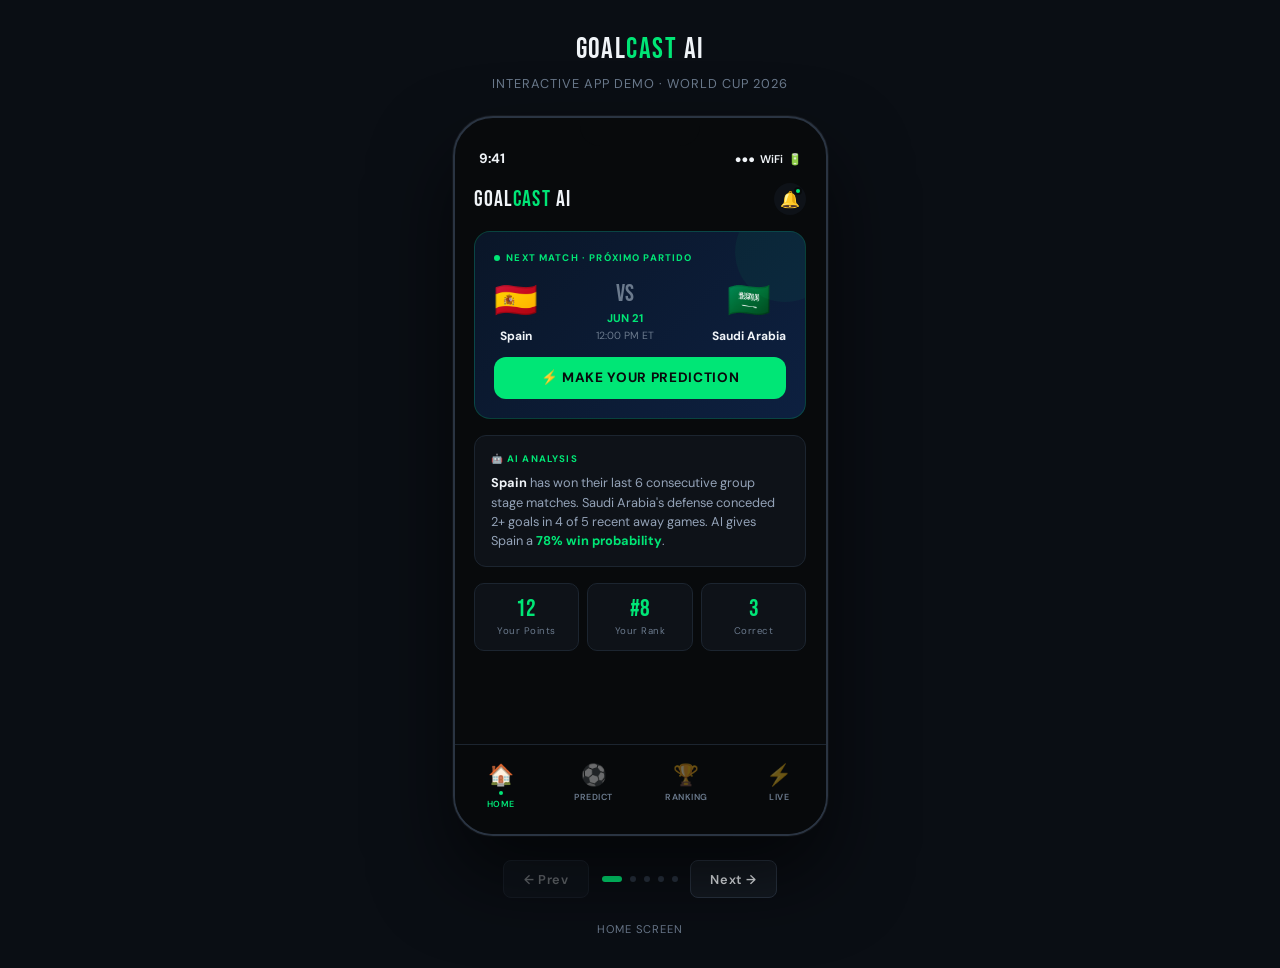
==== landing/demo.html @ 7652d39a "Update vercel.json to enable clean URLs" ====
<!DOCTYPE html>
<html lang="en">
<head>
<meta charset="UTF-8">
<meta name="viewport" content="width=device-width, initial-scale=1.0">
<title>GoalCast AI — App Demo</title>
<link rel="preconnect" href="https://fonts.googleapis.com">
<link href="https://fonts.googleapis.com/css2?family=Bebas+Neue&family=DM+Sans:ital,wght@0,300;0,400;0,500;0,700;1,300&display=swap" rel="stylesheet">
<style>
  :root {
    --black: #080a0c;
    --surface: #0e1218;
    --card: #141a22;
    --border: #1c2530;
    --green: #00e676;
    --gold: #ffd600;
    --white: #f0f4f8;
    --muted: #6b7a8d;
    --red: #ff4444;
  }

  * { margin: 0; padding: 0; box-sizing: border-box; }

  body {
    background: #0a0e14;
    display: flex;
    flex-direction: column;
    align-items: center;
    justify-content: center;
    min-height: 100vh;
    font-family: 'DM Sans', sans-serif;
    padding: 2rem 1rem;
  }

  /* Desktop wrapper */
  .demo-wrapper {
    display: flex;
    flex-direction: column;
    align-items: center;
    gap: 1.5rem;
    width: 100%;
    max-width: 420px;
  }

  .demo-label {
    font-family: 'Bebas Neue', sans-serif;
    font-size: 1.8rem;
    color: var(--white);
    letter-spacing: 0.05em;
    text-align: center;
  }

  .demo-label span { color: var(--green); }

  .demo-sublabel {
    font-size: 0.8rem;
    color: var(--muted);
    text-align: center;
    letter-spacing: 0.08em;
    text-transform: uppercase;
    margin-top: -1rem;
  }

  /* Phone frame */
  .phone {
    width: 375px;
    height: 720px;
    background: var(--black);
    border-radius: 40px;
    border: 2px solid #2a3442;
    overflow: hidden;
    position: relative;
    box-shadow: 0 40px 80px rgba(0,0,0,0.6), 0 0 0 1px rgba(255,255,255,0.05);
  }

  /* Notch */
  .phone::before {
    content: '';
    position: absolute;
    top: 0;
    left: 50%;
    transform: translateX(-50%);
    width: 120px;
    height: 28px;
    background: #080a0c;
    border-radius: 0 0 20px 20px;
    z-index: 100;
  }

  /* Screens container */
  .screens {
    width: 100%;
    height: 100%;
    position: relative;
    overflow: hidden;
  }

  .screen {
    position: absolute;
    inset: 0;
    display: flex;
    flex-direction: column;
    opacity: 0;
    transform: translateX(100%);
    transition: all 0.4s cubic-bezier(0.4, 0, 0.2, 1);
    overflow-y: auto;
    overflow-x: hidden;
  }

  .screen.active {
    opacity: 1;
    transform: translateX(0);
  }

  .screen.exit {
    opacity: 0;
    transform: translateX(-100%);
  }

  /* Status bar */
  .status-bar {
    display: flex;
    justify-content: space-between;
    align-items: center;
    padding: 2rem 1.5rem 0.5rem;
    font-size: 0.7rem;
    font-weight: 600;
    color: var(--white);
    flex-shrink: 0;
  }

  .status-time { font-size: 0.85rem; font-weight: 700; }
  .status-icons { display: flex; gap: 0.3rem; align-items: center; }

  /* App header */
  .app-header {
    display: flex;
    align-items: center;
    justify-content: space-between;
    padding: 0.5rem 1.2rem 1rem;
    flex-shrink: 0;
  }

  .app-logo {
    font-family: 'Bebas Neue', sans-serif;
    font-size: 1.4rem;
    color: var(--white);
    letter-spacing: 0.05em;
  }

  .app-logo span { color: var(--green); }

  .app-notif {
    width: 32px; height: 32px;
    background: var(--surface);
    border-radius: 50%;
    display: flex; align-items: center; justify-content: center;
    font-size: 1rem;
    position: relative;
  }

  .notif-dot {
    position: absolute;
    top: 4px; right: 4px;
    width: 8px; height: 8px;
    background: var(--green);
    border-radius: 50%;
    border: 2px solid var(--black);
  }

  /* Screen content */
  .screen-content {
    flex: 1;
    padding: 0 1.2rem 1.2rem;
    display: flex;
    flex-direction: column;
    gap: 1rem;
  }

  /* Match banner */
  .match-banner {
    background: linear-gradient(135deg, #0a1628 0%, #0d2040 100%);
    border: 1px solid rgba(0,230,118,0.2);
    border-radius: 16px;
    padding: 1.2rem;
    position: relative;
    overflow: hidden;
  }

  .match-banner::before {
    content: '';
    position: absolute;
    top: -30px; right: -30px;
    width: 100px; height: 100px;
    background: rgba(0,230,118,0.05);
    border-radius: 50%;
  }

  .match-tag {
    font-size: 0.6rem;
    font-weight: 700;
    letter-spacing: 0.12em;
    text-transform: uppercase;
    color: var(--green);
    margin-bottom: 0.8rem;
    display: flex;
    align-items: center;
    gap: 0.4rem;
  }

  .match-tag::before {
    content: '';
    width: 6px; height: 6px;
    background: var(--green);
    border-radius: 50%;
    animation: pulse 1.5s infinite;
  }

  .match-teams {
    display: flex;
    align-items: center;
    justify-content: space-between;
  }

  .match-team {
    display: flex;
    flex-direction: column;
    align-items: center;
    gap: 0.3rem;
  }

  .match-flag { font-size: 2.2rem; }

  .match-team-name {
    font-size: 0.75rem;
    font-weight: 700;
    color: var(--white);
    text-align: center;
  }

  .match-center {
    display: flex;
    flex-direction: column;
    align-items: center;
    gap: 0.2rem;
  }

  .match-vs-text {
    font-family: 'Bebas Neue', sans-serif;
    font-size: 1.5rem;
    color: var(--muted);
  }

  .match-time-text {
    font-size: 0.65rem;
    color: var(--muted);
    text-align: center;
  }

  .match-date-text {
    font-size: 0.7rem;
    color: var(--green);
    font-weight: 700;
  }

  /* Predict CTA */
  .predict-cta {
    background: var(--green);
    color: var(--black);
    border: none;
    border-radius: 12px;
    padding: 0.8rem;
    font-family: 'DM Sans', sans-serif;
    font-weight: 700;
    font-size: 0.85rem;
    width: 100%;
    margin-top: 0.8rem;
    cursor: pointer;
    letter-spacing: 0.05em;
    text-transform: uppercase;
    transition: all 0.2s;
  }

  .predict-cta:active { transform: scale(0.97); }

  /* AI insight */
  .ai-insight {
    background: var(--surface);
    border: 1px solid var(--border);
    border-radius: 12px;
    padding: 1rem;
  }

  .ai-insight-label {
    font-size: 0.6rem;
    font-weight: 700;
    letter-spacing: 0.12em;
    text-transform: uppercase;
    color: var(--green);
    margin-bottom: 0.5rem;
    display: flex;
    align-items: center;
    gap: 0.4rem;
  }

  .ai-insight-text {
    font-size: 0.8rem;
    color: #94a3b8;
    line-height: 1.5;
  }

  .ai-insight-text strong { color: var(--white); }

  /* Stats row */
  .stats-row {
    display: grid;
    grid-template-columns: repeat(3, 1fr);
    gap: 0.5rem;
  }

  .stat-mini {
    background: var(--surface);
    border: 1px solid var(--border);
    border-radius: 10px;
    padding: 0.8rem 0.5rem;
    text-align: center;
  }

  .stat-mini-num {
    font-family: 'Bebas Neue', sans-serif;
    font-size: 1.5rem;
    color: var(--green);
    line-height: 1;
  }

  .stat-mini-label {
    font-size: 0.6rem;
    color: var(--muted);
    margin-top: 0.2rem;
    letter-spacing: 0.05em;
  }

  /* ── PREDICT SCREEN ── */
  .predict-header {
    padding: 0 1.2rem 0.5rem;
    flex-shrink: 0;
  }

  .back-btn {
    display: flex;
    align-items: center;
    gap: 0.4rem;
    color: var(--muted);
    font-size: 0.8rem;
    cursor: pointer;
    background: none;
    border: none;
    font-family: 'DM Sans', sans-serif;
    padding: 0;
  }

  .predict-title {
    font-family: 'Bebas Neue', sans-serif;
    font-size: 1.5rem;
    margin-top: 0.5rem;
  }

  .predict-sub {
    font-size: 0.75rem;
    color: var(--muted);
    font-style: italic;
  }

  .predict-matchup {
    display: flex;
    align-items: center;
    justify-content: space-between;
    background: var(--surface);
    border: 1px solid var(--border);
    border-radius: 16px;
    padding: 1.2rem;
    margin: 0 0 0.5rem;
  }

  .predict-team {
    display: flex;
    flex-direction: column;
    align-items: center;
    gap: 0.3rem;
  }

  .predict-flag { font-size: 2.5rem; }
  .predict-name { font-size: 0.8rem; font-weight: 700; }

  .predict-odds {
    font-size: 0.65rem;
    color: var(--green);
    font-weight: 600;
  }

  /* Score selector */
  .score-selector {
    background: var(--surface);
    border: 1px solid var(--border);
    border-radius: 16px;
    padding: 1rem;
  }

  .score-label {
    font-size: 0.65rem;
    font-weight: 700;
    letter-spacing: 0.1em;
    text-transform: uppercase;
    color: var(--muted);
    text-align: center;
    margin-bottom: 0.8rem;
  }

  .score-row {
    display: flex;
    align-items: center;
    justify-content: center;
    gap: 1rem;
  }

  .score-control {
    display: flex;
    align-items: center;
    gap: 0.8rem;
  }

  .score-btn {
    width: 36px; height: 36px;
    background: var(--card);
    border: 1px solid var(--border);
    border-radius: 50%;
    color: var(--white);
    font-size: 1.2rem;
    cursor: pointer;
    display: flex; align-items: center; justify-content: center;
    transition: all 0.15s;
  }

  .score-btn:active { background: var(--green); color: var(--black); }

  .score-num {
    font-family: 'Bebas Neue', sans-serif;
    font-size: 2.5rem;
    color: var(--white);
    min-width: 2rem;
    text-align: center;
    line-height: 1;
  }

  .score-dash {
    font-family: 'Bebas Neue', sans-serif;
    font-size: 2rem;
    color: var(--muted);
  }

  /* Winner selector */
  .winner-selector {
    display: grid;
    grid-template-columns: repeat(3, 1fr);
    gap: 0.5rem;
  }

  .winner-btn {
    background: var(--card);
    border: 1px solid var(--border);
    border-radius: 10px;
    padding: 0.7rem 0.5rem;
    color: var(--muted);
    font-size: 0.75rem;
    font-weight: 600;
    cursor: pointer;
    text-align: center;
    transition: all 0.2s;
    font-family: 'DM Sans', sans-serif;
  }

  .winner-btn.selected {
    background: rgba(0,230,118,0.1);
    border-color: var(--green);
    color: var(--green);
  }

  .winner-btn:active { transform: scale(0.95); }

  .ai-pred-badge {
    font-size: 0.55rem;
    background: rgba(0,230,118,0.15);
    color: var(--green);
    padding: 0.15rem 0.4rem;
    border-radius: 4px;
    display: block;
    margin-top: 0.2rem;
    letter-spacing: 0.06em;
  }

  .submit-predict {
    background: var(--green);
    color: var(--black);
    border: none;
    border-radius: 12px;
    padding: 1rem;
    font-family: 'DM Sans', sans-serif;
    font-weight: 700;
    font-size: 0.9rem;
    width: 100%;
    cursor: pointer;
    letter-spacing: 0.05em;
    text-transform: uppercase;
    transition: all 0.2s;
  }

  .submit-predict:active { transform: scale(0.97); }

  /* ── LEADERBOARD SCREEN ── */
  .leaderboard-header {
    background: linear-gradient(135deg, #0a1628, #0d2040);
    padding: 0 1.2rem 1.2rem;
    flex-shrink: 0;
  }

  .lb-title {
    font-family: 'Bebas Neue', sans-serif;
    font-size: 1.8rem;
    margin-top: 0.3rem;
  }

  .lb-sub {
    font-size: 0.7rem;
    color: var(--muted);
  }

  .lb-sponsor {
    display: flex;
    align-items: center;
    gap: 0.5rem;
    background: rgba(255,214,0,0.1);
    border: 1px solid rgba(255,214,0,0.3);
    border-radius: 8px;
    padding: 0.5rem 0.8rem;
    margin-top: 0.8rem;
  }

  .lb-sponsor-text {
    font-size: 0.65rem;
    color: var(--gold);
    line-height: 1.3;
  }

  .lb-sponsor-text strong { display: block; font-size: 0.7rem; }

  .lb-list {
    display: flex;
    flex-direction: column;
    gap: 0.5rem;
    padding: 1rem 1.2rem;
  }

  .lb-item {
    display: flex;
    align-items: center;
    gap: 0.8rem;
    background: var(--surface);
    border: 1px solid var(--border);
    border-radius: 12px;
    padding: 0.8rem 1rem;
    transition: all 0.2s;
  }

  .lb-item.me {
    border-color: var(--green);
    background: rgba(0,230,118,0.05);
  }

  .lb-rank {
    font-family: 'Bebas Neue', sans-serif;
    font-size: 1.2rem;
    color: var(--muted);
    min-width: 1.5rem;
    text-align: center;
  }

  .lb-rank.gold { color: var(--gold); }
  .lb-rank.silver { color: #94a3b8; }
  .lb-rank.bronze { color: #cd7c2f; }

  .lb-avatar {
    width: 36px; height: 36px;
    border-radius: 50%;
    display: flex; align-items: center; justify-content: center;
    font-size: 1.1rem;
    background: var(--card);
    flex-shrink: 0;
  }

  .lb-info { flex: 1; }

  .lb-name {
    font-size: 0.85rem;
    font-weight: 600;
  }

  .lb-venue {
    font-size: 0.65rem;
    color: var(--muted);
  }

  .lb-points {
    font-family: 'Bebas Neue', sans-serif;
    font-size: 1.3rem;
    color: var(--green);
  }

  .me-badge {
    font-size: 0.55rem;
    background: var(--green);
    color: var(--black);
    padding: 0.1rem 0.4rem;
    font-weight: 700;
    letter-spacing: 0.06em;
    border-radius: 4px;
    margin-left: 0.3rem;
  }

  /* ── TRIVIA SCREEN ── */
  .trivia-live-badge {
    display: inline-flex;
    align-items: center;
    gap: 0.4rem;
    background: rgba(255,68,68,0.15);
    border: 1px solid rgba(255,68,68,0.4);
    color: var(--red);
    font-size: 0.65rem;
    font-weight: 700;
    letter-spacing: 0.1em;
    padding: 0.3rem 0.7rem;
    border-radius: 20px;
    text-transform: uppercase;
  }

  .trivia-live-badge::before {
    content: '';
    width: 6px; height: 6px;
    background: var(--red);
    border-radius: 50%;
    animation: pulse 1s infinite;
  }

  .trivia-match-score {
    display: flex;
    align-items: center;
    justify-content: center;
    gap: 1rem;
    background: var(--surface);
    border: 1px solid var(--border);
    border-radius: 12px;
    padding: 0.8rem;
  }

  .score-display {
    font-family: 'Bebas Neue', sans-serif;
    font-size: 2.5rem;
    color: var(--white);
    letter-spacing: 0.1em;
  }

  .score-teams {
    display: flex;
    flex-direction: column;
    align-items: center;
    gap: 0.2rem;
    flex: 1;
  }

  .score-team-row {
    display: flex;
    align-items: center;
    gap: 0.5rem;
    width: 100%;
  }

  .score-team-row.right { flex-direction: row-reverse; }

  .score-flag { font-size: 1.2rem; }
  .score-tname { font-size: 0.75rem; font-weight: 600; }

  .trivia-timer {
    display: flex;
    align-items: center;
    justify-content: center;
    gap: 0.5rem;
  }

  .timer-circle {
    width: 48px; height: 48px;
    border-radius: 50%;
    background: conic-gradient(var(--red) var(--progress, 75%), var(--surface) 0);
    display: flex; align-items: center; justify-content: center;
    position: relative;
  }

  .timer-inner {
    width: 36px; height: 36px;
    background: var(--black);
    border-radius: 50%;
    display: flex; align-items: center; justify-content: center;
    font-family: 'Bebas Neue', sans-serif;
    font-size: 1rem;
    color: var(--red);
  }

  .trivia-question {
    background: var(--surface);
    border: 1px solid var(--border);
    border-radius: 16px;
    padding: 1.2rem;
  }

  .trivia-q-label {
    font-size: 0.6rem;
    font-weight: 700;
    letter-spacing: 0.12em;
    text-transform: uppercase;
    color: var(--gold);
    margin-bottom: 0.6rem;
  }

  .trivia-q-text {
    font-size: 0.95rem;
    font-weight: 600;
    line-height: 1.4;
    margin-bottom: 1rem;
  }

  .trivia-options {
    display: flex;
    flex-direction: column;
    gap: 0.5rem;
  }

  .trivia-option {
    background: var(--card);
    border: 1px solid var(--border);
    border-radius: 10px;
    padding: 0.7rem 1rem;
    font-size: 0.82rem;
    font-weight: 500;
    cursor: pointer;
    transition: all 0.2s;
    text-align: left;
    font-family: 'DM Sans', sans-serif;
    color: var(--white);
    display: flex;
    align-items: center;
    gap: 0.6rem;
  }

  .trivia-option:active, .trivia-option.selected {
    background: rgba(0,230,118,0.1);
    border-color: var(--green);
    color: var(--green);
  }

  .trivia-option.wrong {
    background: rgba(255,68,68,0.1);
    border-color: var(--red);
    color: var(--red);
  }

  .option-letter {
    width: 22px; height: 22px;
    background: var(--surface);
    border-radius: 50%;
    display: flex; align-items: center; justify-content: center;
    font-size: 0.65rem;
    font-weight: 700;
    flex-shrink: 0;
  }

  /* ── PRIZE SCREEN ── */
  .prize-screen {
    background: linear-gradient(135deg, #0a0e14 0%, #0d1a10 50%, #0a0e14 100%);
  }

  .prize-confetti {
    text-align: center;
    font-size: 3rem;
    padding: 1rem 0;
    animation: bounce 1s ease infinite alternate;
  }

  @keyframes bounce {
    from { transform: translateY(0); }
    to { transform: translateY(-8px); }
  }

  .prize-card {
    background: linear-gradient(135deg, rgba(255,214,0,0.1), rgba(255,214,0,0.05));
    border: 1px solid rgba(255,214,0,0.4);
    border-radius: 20px;
    padding: 1.5rem;
    text-align: center;
  }

  .prize-sponsor-label {
    font-size: 0.6rem;
    font-weight: 700;
    letter-spacing: 0.12em;
    text-transform: uppercase;
    color: var(--gold);
    margin-bottom: 0.5rem;
  }

  .prize-venue-name {
    font-family: 'Bebas Neue', sans-serif;
    font-size: 1.8rem;
    color: var(--gold);
    margin-bottom: 0.3rem;
  }

  .prize-description {
    font-size: 0.85rem;
    color: var(--muted);
    margin-bottom: 1rem;
  }

  .prize-value {
    font-family: 'Bebas Neue', sans-serif;
    font-size: 3rem;
    color: var(--white);
    line-height: 1;
  }

  .prize-value-label {
    font-size: 0.7rem;
    color: var(--muted);
    margin-bottom: 1rem;
  }

  .prize-venue-details {
    background: rgba(0,0,0,0.3);
    border-radius: 10px;
    padding: 0.8rem;
    font-size: 0.75rem;
    color: #94a3b8;
    line-height: 1.6;
  }

  .your-rank {
    background: var(--surface);
    border: 1px solid var(--green);
    border-radius: 12px;
    padding: 1rem;
    display: flex;
    align-items: center;
    justify-content: space-between;
  }

  .your-rank-label { font-size: 0.75rem; color: var(--muted); }

  .your-rank-num {
    font-family: 'Bebas Neue', sans-serif;
    font-size: 2rem;
    color: var(--green);
    line-height: 1;
  }

  .your-rank-pts {
    font-size: 0.7rem;
    color: var(--muted);
  }

  /* Bottom nav */
  .bottom-nav {
    position: absolute;
    bottom: 0; left: 0; right: 0;
    background: rgba(8,10,12,0.95);
    backdrop-filter: blur(10px);
    border-top: 1px solid var(--border);
    display: flex;
    padding: 0.5rem 0 1rem;
    z-index: 10;
  }

  .nav-item {
    flex: 1;
    display: flex;
    flex-direction: column;
    align-items: center;
    gap: 0.2rem;
    cursor: pointer;
    padding: 0.5rem;
    transition: all 0.2s;
  }

  .nav-item.active .nav-icon { filter: none; }
  .nav-item:not(.active) .nav-icon { opacity: 0.4; }

  .nav-icon { font-size: 1.3rem; }

  .nav-label {
    font-size: 0.55rem;
    font-weight: 600;
    letter-spacing: 0.06em;
    color: var(--muted);
    text-transform: uppercase;
  }

  .nav-item.active .nav-label { color: var(--green); }

  /* Nav dot */
  .nav-dot {
    width: 4px; height: 4px;
    background: var(--green);
    border-radius: 50%;
  }

  /* Animations */
  @keyframes pulse {
    0%, 100% { opacity: 1; }
    50% { opacity: 0.4; }
  }

  @keyframes fadeInUp {
    from { opacity: 0; transform: translateY(20px); }
    to { opacity: 1; transform: translateY(0); }
  }

  /* Nav dots */
  .screen-dots {
    display: flex;
    gap: 0.5rem;
    justify-content: center;
  }

  .screen-dot {
    width: 6px; height: 6px;
    border-radius: 3px;
    background: #2a3442;
    transition: all 0.3s;
    cursor: pointer;
  }

  .screen-dot.active {
    width: 20px;
    background: var(--green);
  }

  /* Navigation buttons */
  .demo-nav {
    display: flex;
    gap: 0.8rem;
    align-items: center;
  }

  .demo-nav-btn {
    background: #141a22;
    border: 1px solid #2a3442;
    color: var(--white);
    padding: 0.6rem 1.2rem;
    font-family: 'DM Sans', sans-serif;
    font-size: 0.8rem;
    font-weight: 600;
    cursor: pointer;
    border-radius: 8px;
    transition: all 0.2s;
    letter-spacing: 0.05em;
  }

  .demo-nav-btn:hover {
    border-color: var(--green);
    color: var(--green);
  }

  .demo-nav-btn:disabled {
    opacity: 0.3;
    cursor: default;
  }

  .screen-name {
    font-size: 0.7rem;
    color: var(--muted);
    letter-spacing: 0.08em;
    text-transform: uppercase;
    min-width: 100px;
    text-align: center;
  }

  @media (max-width: 420px) {
    .phone { width: 100%; border-radius: 0; }
  }
</style>
</head>
<body>

<div class="demo-wrapper">
  <div class="demo-label">Goal<span>Cast</span> AI</div>
  <p class="demo-sublabel">Interactive App Demo · World Cup 2026</p>

  <div class="phone">
    <div class="screens">

      <!-- SCREEN 1: HOME -->
      <div class="screen active" id="screen-0">
        <div class="status-bar">
          <span class="status-time">9:41</span>
          <div class="status-icons">
            <span>●●●</span>
            <span>WiFi</span>
            <span>🔋</span>
          </div>
        </div>
        <div class="app-header">
          <div class="app-logo">Goal<span>Cast</span> AI</div>
          <div class="app-notif">🔔<div class="notif-dot"></div></div>
        </div>
        <div class="screen-content">
          <div class="match-banner">
            <div class="match-tag">Next Match · Próximo Partido</div>
            <div class="match-teams">
              <div class="match-team">
                <div class="match-flag">🇪🇸</div>
                <div class="match-team-name">Spain</div>
              </div>
              <div class="match-center">
                <div class="match-vs-text">VS</div>
                <div class="match-date-text">JUN 21</div>
                <div class="match-time-text">12:00 PM ET</div>
              </div>
              <div class="match-team">
                <div class="match-flag">🇸🇦</div>
                <div class="match-team-name">Saudi Arabia</div>
              </div>
            </div>
            <button class="predict-cta" onclick="goToScreen(1)">⚡ Make Your Prediction</button>
          </div>

          <div class="ai-insight">
            <div class="ai-insight-label">🤖 AI Analysis</div>
            <p class="ai-insight-text">
              <strong>Spain</strong> has won their last 6 consecutive group stage matches. Saudi Arabia's defense conceded 2+ goals in 4 of 5 recent away games. AI gives Spain a <strong style="color:var(--green)">78% win probability</strong>.
            </p>
          </div>

          <div class="stats-row">
            <div class="stat-mini">
              <div class="stat-mini-num">12</div>
              <div class="stat-mini-label">Your Points</div>
            </div>
            <div class="stat-mini">
              <div class="stat-mini-num">#8</div>
              <div class="stat-mini-label">Your Rank</div>
            </div>
            <div class="stat-mini">
              <div class="stat-mini-num">3</div>
              <div class="stat-mini-label">Correct</div>
            </div>
          </div>
        </div>

        <div class="bottom-nav">
          <div class="nav-item active">
            <div class="nav-icon">🏠</div>
            <div class="nav-dot"></div>
            <div class="nav-label">Home</div>
          </div>
          <div class="nav-item" onclick="goToScreen(1)">
            <div class="nav-icon">⚽</div>
            <div class="nav-label">Predict</div>
          </div>
          <div class="nav-item" onclick="goToScreen(2)">
            <div class="nav-icon">🏆</div>
            <div class="nav-label">Ranking</div>
          </div>
          <div class="nav-item" onclick="goToScreen(3)">
            <div class="nav-icon">⚡</div>
            <div class="nav-label">Live</div>
          </div>
        </div>
      </div>

      <!-- SCREEN 2: PREDICT -->
      <div class="screen" id="screen-1">
        <div class="status-bar">
          <span class="status-time">9:43</span>
          <div class="status-icons"><span>●●●</span><span>🔋</span></div>
        </div>
        <div class="predict-header">
          <button class="back-btn" onclick="goToScreen(0)">← Back</button>
          <div class="predict-title">Your Prediction</div>
          <div class="predict-sub">Predicción · Jun 21 · Spain vs Saudi Arabia</div>
        </div>
        <div class="screen-content" style="padding-top:0.5rem">
          <div class="predict-matchup">
            <div class="predict-team">
              <div class="predict-flag">🇪🇸</div>
              <div class="predict-name">Spain</div>
              <div class="predict-odds">78% win</div>
            </div>
            <div style="font-family:'Bebas Neue',sans-serif;font-size:1.5rem;color:var(--muted)">VS</div>
            <div class="predict-team">
              <div class="predict-flag">🇸🇦</div>
              <div class="predict-name">Saudi Arabia</div>
              <div class="predict-odds">22% win</div>
            </div>
          </div>

          <div class="score-selector">
            <div class="score-label">Predict the Score · Predice el marcador</div>
            <div class="score-row">
              <div class="score-control">
                <button class="score-btn" onclick="changeScore('home', -1)">−</button>
                <div class="score-num" id="home-score">2</div>
                <button class="score-btn" onclick="changeScore('home', 1)">+</button>
              </div>
              <div class="score-dash">-</div>
              <div class="score-control">
                <button class="score-btn" onclick="changeScore('away', -1)">−</button>
                <div class="score-num" id="away-score">0</div>
                <button class="score-btn" onclick="changeScore('away', 1)">+</button>
              </div>
            </div>
          </div>

          <div class="score-selector">
            <div class="score-label">Who wins? · ¿Quién gana?</div>
            <div class="winner-selector">
              <div class="winner-btn selected" onclick="selectWinner(this)">
                🇪🇸 Spain
                <span class="ai-pred-badge">AI Pick</span>
              </div>
              <div class="winner-btn" onclick="selectWinner(this)">🤝 Draw</div>
              <div class="winner-btn" onclick="selectWinner(this)">🇸🇦 KSA</div>
            </div>
          </div>

          <button class="submit-predict" onclick="goToScreen(2)">Submit Prediction → +5 pts</button>
        </div>

        <div class="bottom-nav">
          <div class="nav-item" onclick="goToScreen(0)"><div class="nav-icon">🏠</div><div class="nav-label">Home</div></div>
          <div class="nav-item active"><div class="nav-icon">⚽</div><div class="nav-dot"></div><div class="nav-label">Predict</div></div>
          <div class="nav-item" onclick="goToScreen(2)"><div class="nav-icon">🏆</div><div class="nav-label">Ranking</div></div>
          <div class="nav-item" onclick="goToScreen(3)"><div class="nav-icon">⚡</div><div class="nav-label">Live</div></div>
        </div>
      </div>

      <!-- SCREEN 3: LEADERBOARD -->
      <div class="screen" id="screen-2">
        <div class="status-bar">
          <span class="status-time">9:45</span>
          <div class="status-icons"><span>●●●</span><span>🔋</span></div>
        </div>
        <div class="leaderboard-header">
          <div class="app-header" style="padding:0 0 0.5rem">
            <div style="font-family:'Bebas Neue',sans-serif;font-size:1.8rem">Atlanta<br>Leaderboard</div>
          </div>
          <div class="lb-sub">World Cup 2026 · Updated live</div>
          <div class="lb-sponsor">
            <span style="font-size:1.5rem">🏆</span>
            <div class="lb-sponsor-text">
              <strong>Prize: Dinner for Two</strong>
              Sponsored by El Golazo Sports Bar · Atlanta
            </div>
          </div>
        </div>

        <div class="lb-list">
          <div class="lb-item">
            <div class="lb-rank gold">1</div>
            <div class="lb-avatar">🦁</div>
            <div class="lb-info">
              <div class="lb-name">Carlos M.</div>
              <div class="lb-venue">📍 El Golazo Sports Bar</div>
            </div>
            <div class="lb-points">28</div>
          </div>
          <div class="lb-item">
            <div class="lb-rank silver">2</div>
            <div class="lb-avatar">⭐</div>
            <div class="lb-info">
              <div class="lb-name">Ana P.</div>
              <div class="lb-venue">📍 Bar Americano ATL</div>
            </div>
            <div class="lb-points">24</div>
          </div>
          <div class="lb-item">
            <div class="lb-rank bronze">3</div>
            <div class="lb-avatar">🔥</div>
            <div class="lb-info">
              <div class="lb-name">Miguel R.</div>
              <div class="lb-venue">📍 El Golazo Sports Bar</div>
            </div>
            <div class="lb-points">21</div>
          </div>
          <div class="lb-item">
            <div class="lb-rank">4</div>
            <div class="lb-avatar">⚡</div>
            <div class="lb-info">
              <div class="lb-name">Sofia L.</div>
              <div class="lb-venue">📍 Nuevo Laredo Cantina</div>
            </div>
            <div class="lb-points">19</div>
          </div>
          <div class="lb-item">
            <div class="lb-rank">5</div>
            <div class="lb-avatar">🎯</div>
            <div class="lb-info">
              <div class="lb-name">David K.</div>
              <div class="lb-venue">📍 Bar Americano ATL</div>
            </div>
            <div class="lb-points">17</div>
          </div>
          <div class="lb-item">
            <div class="lb-rank">6</div>
            <div class="lb-avatar">🌟</div>
            <div class="lb-info">
              <div class="lb-name">Laura V.</div>
              <div class="lb-venue">📍 El Golazo Sports Bar</div>
            </div>
            <div class="lb-points">15</div>
          </div>
          <div class="lb-item">
            <div class="lb-rank">7</div>
            <div class="lb-avatar">🦅</div>
            <div class="lb-info">
              <div class="lb-name">James T.</div>
              <div class="lb-venue">📍 Estadio ATL</div>
            </div>
            <div class="lb-points">14</div>
          </div>
          <div class="lb-item me">
            <div class="lb-rank">8</div>
            <div class="lb-avatar">😎</div>
            <div class="lb-info">
              <div class="lb-name">You <span class="me-badge">YOU</span></div>
              <div class="lb-venue">📍 El Golazo Sports Bar</div>
            </div>
            <div class="lb-points" style="color:var(--green)">12</div>
          </div>
        </div>

        <div style="height:60px"></div>
        <div class="bottom-nav">
          <div class="nav-item" onclick="goToScreen(0)"><div class="nav-icon">🏠</div><div class="nav-label">Home</div></div>
          <div class="nav-item" onclick="goToScreen(1)"><div class="nav-icon">⚽</div><div class="nav-label">Predict</div></div>
          <div class="nav-item active"><div class="nav-icon">🏆</div><div class="nav-dot"></div><div class="nav-label">Ranking</div></div>
          <div class="nav-item" onclick="goToScreen(3)"><div class="nav-icon">⚡</div><div class="nav-label">Live</div></div>
        </div>
      </div>

      <!-- SCREEN 4: LIVE TRIVIA -->
      <div class="screen" id="screen-3">
        <div class="status-bar">
          <span class="status-time">3:47 PM</span>
          <div class="status-icons"><span>●●●</span><span>🔋</span></div>
        </div>
        <div class="app-header">
          <div class="app-logo">Live <span>Trivia</span></div>
          <div class="trivia-live-badge">Live</div>
        </div>
        <div class="screen-content">
          <div class="trivia-match-score">
            <div class="score-teams">
              <div class="score-team-row">
                <div class="score-flag">🇪🇸</div>
                <div class="score-tname">Spain</div>
              </div>
            </div>
            <div class="score-display">1 - 0</div>
            <div class="score-teams">
              <div class="score-team-row right">
                <div class="score-flag">🇸🇦</div>
                <div class="score-tname">Saudi Arabia</div>
              </div>
            </div>
          </div>

          <div class="trivia-timer">
            <div class="timer-circle" style="--progress:270deg">
              <div class="timer-inner" id="timer-display">12</div>
            </div>
            <span style="font-size:0.75rem;color:var(--muted)">seconds to answer</span>
          </div>

          <div class="trivia-question">
            <div class="trivia-q-label">⚡ Question 3 of 5 · +3 pts</div>
            <div class="trivia-q-text">How many World Cup goals has Spain's striker scored in his career?</div>
            <div class="trivia-options">
              <div class="trivia-option" onclick="selectOption(this)">
                <div class="option-letter">A</div>
                18 goals
              </div>
              <div class="trivia-option selected" onclick="selectOption(this)">
                <div class="option-letter">B</div>
                23 goals
              </div>
              <div class="trivia-option" onclick="selectOption(this)">
                <div class="option-letter">C</div>
                31 goals
              </div>
              <div class="trivia-option" onclick="selectOption(this)">
                <div class="option-letter">D</div>
                15 goals
              </div>
            </div>
          </div>

          <div style="background:var(--surface);border:1px solid var(--border);border-radius:12px;padding:0.8rem;display:flex;align-items:center;justify-content:space-between;">
            <div style="font-size:0.75rem;color:var(--muted)">Your score this match</div>
            <div style="font-family:'Bebas Neue',sans-serif;font-size:1.5rem;color:var(--green)">+6 pts</div>
          </div>
        </div>

        <div class="bottom-nav">
          <div class="nav-item" onclick="goToScreen(0)"><div class="nav-icon">🏠</div><div class="nav-label">Home</div></div>
          <div class="nav-item" onclick="goToScreen(1)"><div class="nav-icon">⚽</div><div class="nav-label">Predict</div></div>
          <div class="nav-item" onclick="goToScreen(2)"><div class="nav-icon">🏆</div><div class="nav-label">Ranking</div></div>
          <div class="nav-item active"><div class="nav-icon">⚡</div><div class="nav-dot"></div><div class="nav-label">Live</div></div>
        </div>
      </div>

      <!-- SCREEN 5: PRIZE -->
      <div class="screen prize-screen" id="screen-4">
        <div class="status-bar">
          <span class="status-time">10:00</span>
          <div class="status-icons"><span>●●●</span><span>🔋</span></div>
        </div>
        <div class="app-header">
          <div class="app-logo">Goal<span>Cast</span> AI</div>
        </div>
        <div class="screen-content">
          <div class="prize-confetti">🏆</div>

          <div class="prize-card">
            <div class="prize-sponsor-label">🌟 Tournament Prize · Premio del Torneo</div>
            <div class="prize-venue-name">El Golazo Sports Bar</div>
            <div class="prize-description">Official Watch Party Venue · Atlanta, GA</div>
            <div class="prize-value">$80</div>
            <div class="prize-value-label">Dinner for Two · Cena para dos</div>
            <div class="prize-venue-details">
              📍 123 Peachtree St NE, Atlanta<br>
              🕐 Valid through August 2026<br>
              🎫 Show this screen to redeem
            </div>
          </div>

          <div class="your-rank">
            <div>
              <div class="your-rank-label">Your Final Rank</div>
              <div class="your-rank-pts">World Cup 2026 · Atlanta</div>
            </div>
            <div style="text-align:right">
              <div class="your-rank-num">#1</div>
              <div class="your-rank-pts">42 points</div>
            </div>
          </div>

          <div style="text-align:center;font-size:0.8rem;color:var(--muted);font-style:italic;">
            Share your win · Comparte tu victoria 🎉
          </div>
        </div>
      </div>

    </div>
  </div>

  <!-- Navigation -->
  <div class="demo-nav">
    <button class="demo-nav-btn" id="prev-btn" onclick="prevScreen()" disabled>← Prev</button>
    <div class="screen-dots" id="dots"></div>
    <button class="demo-nav-btn" id="next-btn" onclick="nextScreen()">Next →</button>
  </div>

  <div class="screen-name" id="screen-name">Home Screen</div>
</div>

<script>
  const screenNames = ['Home Screen', 'Predict Match', 'ATL Leaderboard', 'Live Trivia', 'Prize Screen'];
  let current = 0;
  const total = 5;

  // Build dots
  const dotsEl = document.getElementById('dots');
  for (let i = 0; i < total; i++) {
    const d = document.createElement('div');
    d.className = 'screen-dot' + (i === 0 ? ' active' : '');
    d.onclick = () => goToScreen(i);
    dotsEl.appendChild(d);
  }

  function goToScreen(n) {
    if (n < 0 || n >= total) return;
    const prev = current;
    current = n;

    const screens = document.querySelectorAll('.screen');
    screens[prev].classList.remove('active');
    screens[prev].classList.add('exit');
    setTimeout(() => screens[prev].classList.remove('exit'), 400);
    screens[current].classList.add('active');

    document.querySelectorAll('.screen-dot').forEach((d, i) => {
      d.classList.toggle('active', i === current);
    });

    document.getElementById('prev-btn').disabled = current === 0;
    document.getElementById('next-btn').disabled = current === total - 1;
    document.getElementById('screen-name').textContent = screenNames[current];

    // Timer animation for trivia
    if (current === 3) startTimer();
  }

  function nextScreen() { goToScreen(current + 1); }
  function prevScreen() { goToScreen(current - 1); }

  // Score controls
  let homeScore = 2, awayScore = 0;
  function changeScore(team, delta) {
    if (team === 'home') {
      homeScore = Math.max(0, Math.min(9, homeScore + delta));
      document.getElementById('home-score').textContent = homeScore;
    } else {
      awayScore = Math.max(0, Math.min(9, awayScore + delta));
      document.getElementById('away-score').textContent = awayScore;
    }
  }

  // Winner selection
  function selectWinner(el) {
    document.querySelectorAll('.winner-btn').forEach(b => b.classList.remove('selected'));
    el.classList.add('selected');
  }

  // Trivia option
  function selectOption(el) {
    document.querySelectorAll('.trivia-option').forEach(o => o.classList.remove('selected'));
    el.classList.add('selected');
  }

  // Timer countdown
  let timerInterval;
  function startTimer() {
    clearInterval(timerInterval);
    let t = 12;
    const el = document.getElementById('timer-display');
    const circle = el.closest('.timer-circle');
    timerInterval = setInterval(() => {
      t--;
      if (t <= 0) { clearInterval(timerInterval); t = 0; }
      el.textContent = t;
      const deg = (t / 15) * 360;
      circle.style.setProperty('--progress', deg + 'deg');
    }, 1000);
  }
</script>
</body>
</html>
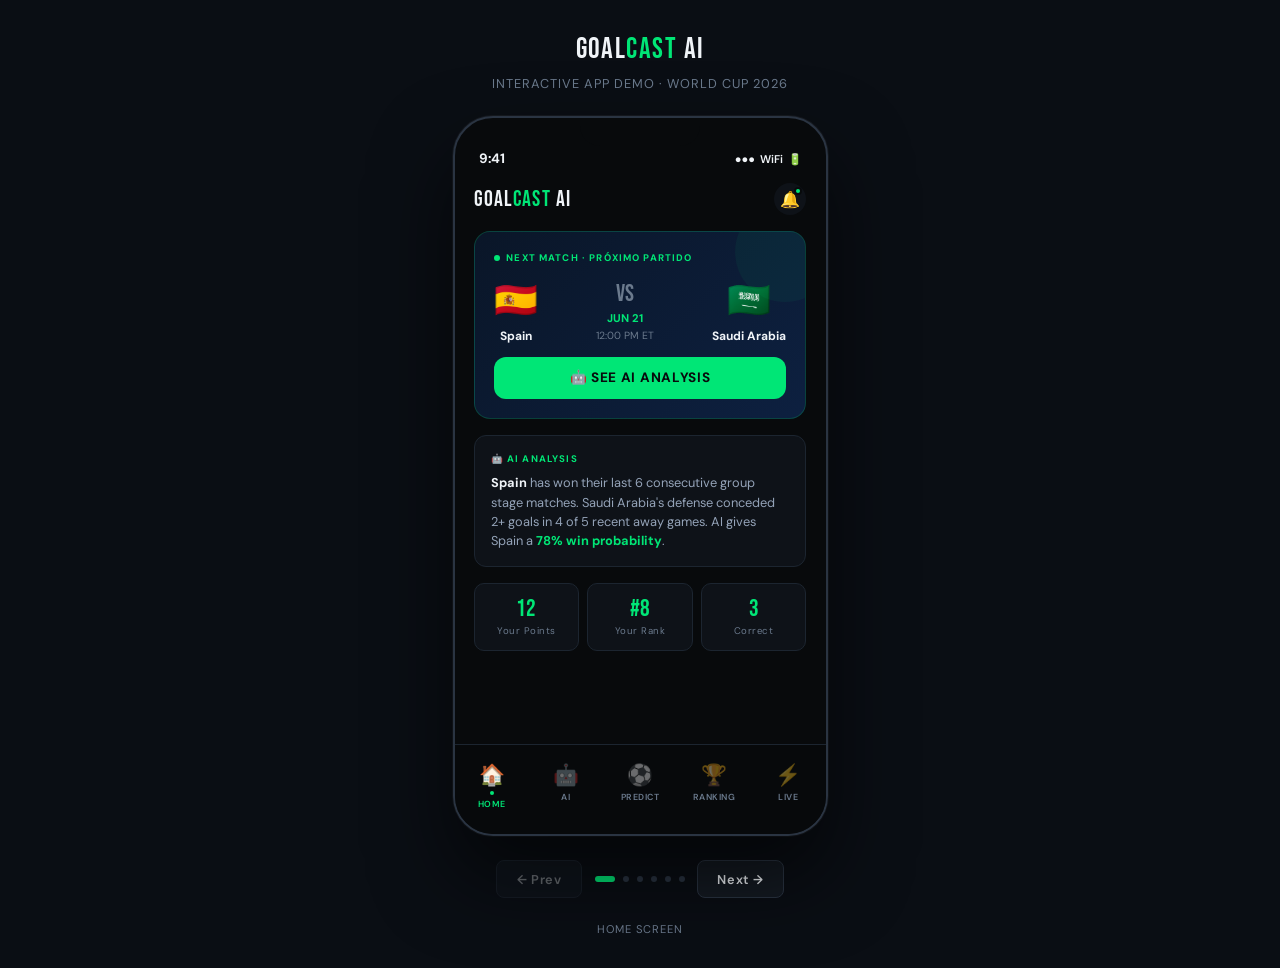
==== commit dd9d6916: "feat: implement AI analysis screen with probability and key factors display" ====
--- a/landing/demo.html
+++ b/landing/demo.html
@@ -919,6 +919,115 @@
     border-radius: 50%;
   }
 
+  /* ── AI ANALYSIS SCREEN ── */
+  .ai-prob-card {
+    background: var(--surface);
+    border: 1px solid var(--border);
+    border-radius: 16px;
+    padding: 1.2rem;
+    display: flex;
+    flex-direction: column;
+    gap: 0.9rem;
+  }
+
+  .prob-row {
+    display: flex;
+    align-items: center;
+    gap: 0.6rem;
+  }
+
+  .prob-team-label {
+    font-size: 0.72rem;
+    font-weight: 600;
+    min-width: 90px;
+    display: flex;
+    align-items: center;
+    gap: 0.3rem;
+    color: var(--white);
+  }
+
+  .prob-bar-wrap {
+    flex: 1;
+    height: 8px;
+    background: var(--card);
+    border-radius: 4px;
+    overflow: hidden;
+  }
+
+  .prob-bar {
+    height: 100%;
+    border-radius: 4px;
+  }
+
+  .spain-bar { background: var(--green); }
+  .draw-bar  { background: var(--muted); }
+  .ksa-bar   { background: #4a5568; }
+
+  .prob-pct {
+    font-family: 'Bebas Neue', sans-serif;
+    font-size: 1rem;
+    color: var(--white);
+    min-width: 2.2rem;
+    text-align: right;
+    line-height: 1;
+  }
+
+  .prob-pct.dim { color: var(--muted); }
+
+  .ai-factors-card {
+    background: var(--surface);
+    border: 1px solid var(--border);
+    border-radius: 16px;
+    padding: 1.2rem;
+    display: flex;
+    flex-direction: column;
+    gap: 0.9rem;
+  }
+
+  .factor-item {
+    display: flex;
+    gap: 0.7rem;
+    align-items: flex-start;
+  }
+
+  .factor-icon { font-size: 1.1rem; flex-shrink: 0; margin-top: 0.05rem; }
+
+  .factor-text { display: flex; flex-direction: column; gap: 0.1rem; }
+
+  .factor-text strong {
+    font-size: 0.8rem;
+    font-weight: 700;
+    color: var(--white);
+  }
+
+  .factor-text span {
+    font-size: 0.72rem;
+    color: var(--muted);
+    line-height: 1.4;
+  }
+
+  .ai-accuracy-card {
+    background: rgba(0,230,118,0.06);
+    border: 1px solid rgba(0,230,118,0.2);
+    border-radius: 12px;
+    padding: 0.9rem;
+    text-align: center;
+  }
+
+  .accuracy-num {
+    font-family: 'Bebas Neue', sans-serif;
+    font-size: 2.5rem;
+    color: var(--green);
+    line-height: 1;
+  }
+
+  .accuracy-label {
+    font-size: 0.7rem;
+    color: var(--muted);
+    margin-top: 0.2rem;
+    letter-spacing: 0.03em;
+  }
+
   /* Animations */
   @keyframes pulse {
     0%, 100% { opacity: 1; }
@@ -1036,7 +1145,7 @@
                 <div class="match-team-name">Saudi Arabia</div>
               </div>
             </div>
-            <button class="predict-cta" onclick="goToScreen(1)">⚡ Make Your Prediction</button>
+            <button class="predict-cta" onclick="goToScreen(1)">🤖 See AI Analysis</button>
           </div>
 
           <div class="ai-insight">
@@ -1063,34 +1172,96 @@
         </div>
 
         <div class="bottom-nav">
-          <div class="nav-item active">
-            <div class="nav-icon">🏠</div>
-            <div class="nav-dot"></div>
-            <div class="nav-label">Home</div>
-          </div>
-          <div class="nav-item" onclick="goToScreen(1)">
-            <div class="nav-icon">⚽</div>
-            <div class="nav-label">Predict</div>
-          </div>
-          <div class="nav-item" onclick="goToScreen(2)">
-            <div class="nav-icon">🏆</div>
-            <div class="nav-label">Ranking</div>
-          </div>
-          <div class="nav-item" onclick="goToScreen(3)">
-            <div class="nav-icon">⚡</div>
-            <div class="nav-label">Live</div>
-          </div>
+          <div class="nav-item active"><div class="nav-icon">🏠</div><div class="nav-dot"></div><div class="nav-label">Home</div></div>
+          <div class="nav-item" onclick="goToScreen(1)"><div class="nav-icon">🤖</div><div class="nav-label">AI</div></div>
+          <div class="nav-item" onclick="goToScreen(2)"><div class="nav-icon">⚽</div><div class="nav-label">Predict</div></div>
+          <div class="nav-item" onclick="goToScreen(3)"><div class="nav-icon">🏆</div><div class="nav-label">Ranking</div></div>
+          <div class="nav-item" onclick="goToScreen(4)"><div class="nav-icon">⚡</div><div class="nav-label">Live</div></div>
         </div>
       </div>
 
-      <!-- SCREEN 2: PREDICT -->
+      <!-- SCREEN 2: AI ANALYSIS -->
+      <div class="screen" id="screen-1">
+        <div class="status-bar">
+          <span class="status-time">9:42</span>
+          <div class="status-icons"><span>●●●</span><span>🔋</span></div>
+        </div>
+        <div class="predict-header">
+          <button class="back-btn" onclick="goToScreen(0)">← Back</button>
+          <div class="predict-title">AI Analysis</div>
+          <div class="predict-sub">Spain vs Saudi Arabia · Jun 21 · Group Stage</div>
+        </div>
+        <div class="screen-content" style="padding-top:0.5rem">
+
+          <div class="ai-prob-card">
+            <div class="ai-insight-label">🤖 Win Probability</div>
+            <div class="prob-row">
+              <div class="prob-team-label">🇪🇸 Spain</div>
+              <div class="prob-bar-wrap"><div class="prob-bar spain-bar" style="width:78%"></div></div>
+              <div class="prob-pct">78%</div>
+            </div>
+            <div class="prob-row">
+              <div class="prob-team-label">🤝 Draw</div>
+              <div class="prob-bar-wrap"><div class="prob-bar draw-bar" style="width:12%"></div></div>
+              <div class="prob-pct dim">12%</div>
+            </div>
+            <div class="prob-row">
+              <div class="prob-team-label">🇸🇦 Saudi Arabia</div>
+              <div class="prob-bar-wrap"><div class="prob-bar ksa-bar" style="width:10%"></div></div>
+              <div class="prob-pct dim">10%</div>
+            </div>
+          </div>
+
+          <div class="ai-factors-card">
+            <div class="ai-insight-label">📊 Key Factors</div>
+            <div class="factor-item">
+              <div class="factor-icon">🔥</div>
+              <div class="factor-text">
+                <strong>Win Streak</strong>
+                <span>Spain unbeaten in last 6 consecutive group stage matches</span>
+              </div>
+            </div>
+            <div class="factor-item">
+              <div class="factor-icon">⚽</div>
+              <div class="factor-text">
+                <strong>Group Stage Form</strong>
+                <span>Spain scored 8 goals in their last 3 group matches — avg 2.7 per game</span>
+              </div>
+            </div>
+            <div class="factor-item">
+              <div class="factor-icon">🛡️</div>
+              <div class="factor-text">
+                <strong>Defensive Record</strong>
+                <span>Saudi Arabia conceded 2+ goals in 4 of their last 5 away fixtures</span>
+              </div>
+            </div>
+          </div>
+
+          <div class="ai-accuracy-card">
+            <div class="accuracy-num">73%</div>
+            <div class="accuracy-label">AI accuracy across last 3 tournaments</div>
+          </div>
+
+          <button class="submit-predict" onclick="goToScreen(2)">⚽ Make Your Prediction →</button>
+        </div>
+
+        <div class="bottom-nav">
+          <div class="nav-item" onclick="goToScreen(0)"><div class="nav-icon">🏠</div><div class="nav-label">Home</div></div>
+          <div class="nav-item active"><div class="nav-icon">🤖</div><div class="nav-dot"></div><div class="nav-label">AI</div></div>
+          <div class="nav-item" onclick="goToScreen(2)"><div class="nav-icon">⚽</div><div class="nav-label">Predict</div></div>
+          <div class="nav-item" onclick="goToScreen(3)"><div class="nav-icon">🏆</div><div class="nav-label">Ranking</div></div>
+          <div class="nav-item" onclick="goToScreen(4)"><div class="nav-icon">⚡</div><div class="nav-label">Live</div></div>
+        </div>
+      </div>
+
+      <!-- SCREEN 3: PREDICT -->
       <div class="screen" id="screen-1">
         <div class="status-bar">
           <span class="status-time">9:43</span>
           <div class="status-icons"><span>●●●</span><span>🔋</span></div>
         </div>
         <div class="predict-header">
-          <button class="back-btn" onclick="goToScreen(0)">← Back</button>
+          <button class="back-btn" onclick="goToScreen(1)">← Back</button>
           <div class="predict-title">Your Prediction</div>
           <div class="predict-sub">Predicción · Jun 21 · Spain vs Saudi Arabia</div>
         </div>
@@ -1138,18 +1309,19 @@
             </div>
           </div>
 
-          <button class="submit-predict" onclick="goToScreen(2)">Submit Prediction → +5 pts</button>
+          <button class="submit-predict" onclick="goToScreen(3)">Submit Prediction → +5 pts</button>
         </div>
 
         <div class="bottom-nav">
           <div class="nav-item" onclick="goToScreen(0)"><div class="nav-icon">🏠</div><div class="nav-label">Home</div></div>
+          <div class="nav-item" onclick="goToScreen(1)"><div class="nav-icon">🤖</div><div class="nav-label">AI</div></div>
           <div class="nav-item active"><div class="nav-icon">⚽</div><div class="nav-dot"></div><div class="nav-label">Predict</div></div>
-          <div class="nav-item" onclick="goToScreen(2)"><div class="nav-icon">🏆</div><div class="nav-label">Ranking</div></div>
-          <div class="nav-item" onclick="goToScreen(3)"><div class="nav-icon">⚡</div><div class="nav-label">Live</div></div>
+          <div class="nav-item" onclick="goToScreen(3)"><div class="nav-icon">🏆</div><div class="nav-label">Ranking</div></div>
+          <div class="nav-item" onclick="goToScreen(4)"><div class="nav-icon">⚡</div><div class="nav-label">Live</div></div>
         </div>
       </div>
 
-      <!-- SCREEN 3: LEADERBOARD -->
+      <!-- SCREEN 4: LEADERBOARD -->
       <div class="screen" id="screen-2">
         <div class="status-bar">
           <span class="status-time">9:45</span>
@@ -1247,13 +1419,14 @@
         <div style="height:60px"></div>
         <div class="bottom-nav">
           <div class="nav-item" onclick="goToScreen(0)"><div class="nav-icon">🏠</div><div class="nav-label">Home</div></div>
-          <div class="nav-item" onclick="goToScreen(1)"><div class="nav-icon">⚽</div><div class="nav-label">Predict</div></div>
+          <div class="nav-item" onclick="goToScreen(1)"><div class="nav-icon">🤖</div><div class="nav-label">AI</div></div>
+          <div class="nav-item" onclick="goToScreen(2)"><div class="nav-icon">⚽</div><div class="nav-label">Predict</div></div>
           <div class="nav-item active"><div class="nav-icon">🏆</div><div class="nav-dot"></div><div class="nav-label">Ranking</div></div>
-          <div class="nav-item" onclick="goToScreen(3)"><div class="nav-icon">⚡</div><div class="nav-label">Live</div></div>
+          <div class="nav-item" onclick="goToScreen(4)"><div class="nav-icon">⚡</div><div class="nav-label">Live</div></div>
         </div>
       </div>
 
-      <!-- SCREEN 4: LIVE TRIVIA -->
+      <!-- SCREEN 5: LIVE TRIVIA -->
       <div class="screen" id="screen-3">
         <div class="status-bar">
           <span class="status-time">3:47 PM</span>
@@ -1318,13 +1491,14 @@
 
         <div class="bottom-nav">
           <div class="nav-item" onclick="goToScreen(0)"><div class="nav-icon">🏠</div><div class="nav-label">Home</div></div>
-          <div class="nav-item" onclick="goToScreen(1)"><div class="nav-icon">⚽</div><div class="nav-label">Predict</div></div>
-          <div class="nav-item" onclick="goToScreen(2)"><div class="nav-icon">🏆</div><div class="nav-label">Ranking</div></div>
+          <div class="nav-item" onclick="goToScreen(1)"><div class="nav-icon">🤖</div><div class="nav-label">AI</div></div>
+          <div class="nav-item" onclick="goToScreen(2)"><div class="nav-icon">⚽</div><div class="nav-label">Predict</div></div>
+          <div class="nav-item" onclick="goToScreen(3)"><div class="nav-icon">🏆</div><div class="nav-label">Ranking</div></div>
           <div class="nav-item active"><div class="nav-icon">⚡</div><div class="nav-dot"></div><div class="nav-label">Live</div></div>
         </div>
       </div>
 
-      <!-- SCREEN 5: PRIZE -->
+      <!-- SCREEN 6: PRIZE -->
       <div class="screen prize-screen" id="screen-4">
         <div class="status-bar">
           <span class="status-time">10:00</span>
@@ -1380,9 +1554,9 @@
 </div>
 
 <script>
-  const screenNames = ['Home Screen', 'Predict Match', 'ATL Leaderboard', 'Live Trivia', 'Prize Screen'];
+  const screenNames = ['Home Screen', 'AI Analysis', 'Predict Match', 'ATL Leaderboard', 'Live Trivia', 'Prize Screen'];
   let current = 0;
-  const total = 5;
+  const total = 6;
 
   // Build dots
   const dotsEl = document.getElementById('dots');
@@ -1413,7 +1587,7 @@
     document.getElementById('screen-name').textContent = screenNames[current];
 
     // Timer animation for trivia
-    if (current === 3) startTimer();
+    if (current === 4) startTimer();
   }
 
   function nextScreen() { goToScreen(current + 1); }
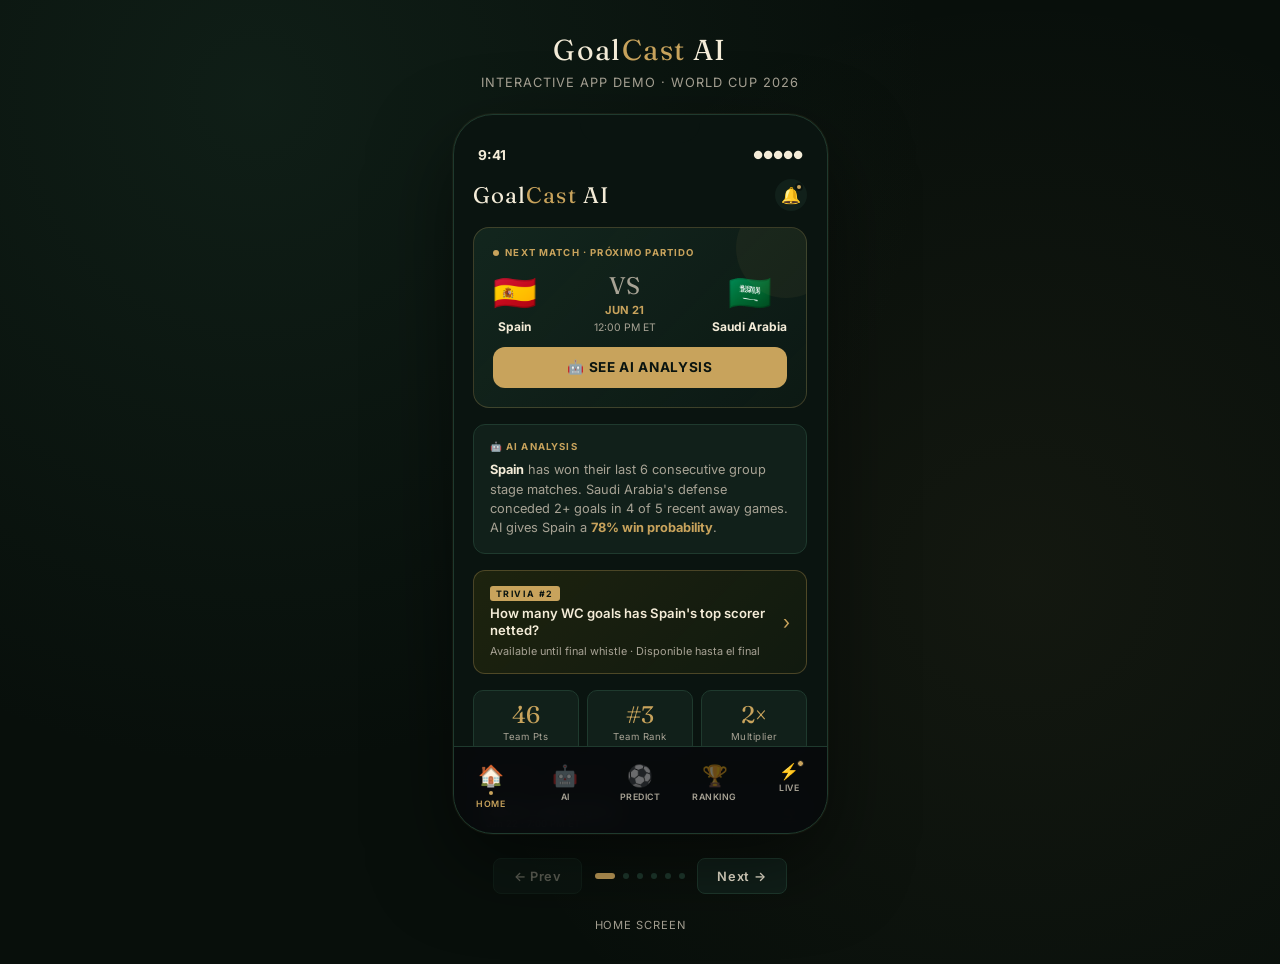
==== commit b780a0e0: "Update Juanitos landing page with new branding, trivia features, and point system details for Mundia" ====
--- a/landing/demo.html
+++ b/landing/demo.html
@@ -5,1104 +5,9 @@
 <meta name="viewport" content="width=device-width, initial-scale=1.0">
 <title>GoalCast AI — App Demo</title>
 <link rel="preconnect" href="https://fonts.googleapis.com">
-<link href="https://fonts.googleapis.com/css2?family=Bebas+Neue&family=DM+Sans:ital,wght@0,300;0,400;0,500;0,700;1,300&display=swap" rel="stylesheet">
-<style>
-  :root {
-    --black: #080a0c;
-    --surface: #0e1218;
-    --card: #141a22;
-    --border: #1c2530;
-    --green: #00e676;
-    --gold: #ffd600;
-    --white: #f0f4f8;
-    --muted: #6b7a8d;
-    --red: #ff4444;
-  }
-
-  * { margin: 0; padding: 0; box-sizing: border-box; }
-
-  body {
-    background: #0a0e14;
-    display: flex;
-    flex-direction: column;
-    align-items: center;
-    justify-content: center;
-    min-height: 100vh;
-    font-family: 'DM Sans', sans-serif;
-    padding: 2rem 1rem;
-  }
-
-  /* Desktop wrapper */
-  .demo-wrapper {
-    display: flex;
-    flex-direction: column;
-    align-items: center;
-    gap: 1.5rem;
-    width: 100%;
-    max-width: 420px;
-  }
-
-  .demo-label {
-    font-family: 'Bebas Neue', sans-serif;
-    font-size: 1.8rem;
-    color: var(--white);
-    letter-spacing: 0.05em;
-    text-align: center;
-  }
-
-  .demo-label span { color: var(--green); }
-
-  .demo-sublabel {
-    font-size: 0.8rem;
-    color: var(--muted);
-    text-align: center;
-    letter-spacing: 0.08em;
-    text-transform: uppercase;
-    margin-top: -1rem;
-  }
-
-  /* Phone frame */
-  .phone {
-    width: 375px;
-    height: 720px;
-    background: var(--black);
-    border-radius: 40px;
-    border: 2px solid #2a3442;
-    overflow: hidden;
-    position: relative;
-    box-shadow: 0 40px 80px rgba(0,0,0,0.6), 0 0 0 1px rgba(255,255,255,0.05);
-  }
-
-  /* Notch */
-  .phone::before {
-    content: '';
-    position: absolute;
-    top: 0;
-    left: 50%;
-    transform: translateX(-50%);
-    width: 120px;
-    height: 28px;
-    background: #080a0c;
-    border-radius: 0 0 20px 20px;
-    z-index: 100;
-  }
-
-  /* Screens container */
-  .screens {
-    width: 100%;
-    height: 100%;
-    position: relative;
-    overflow: hidden;
-  }
-
-  .screen {
-    position: absolute;
-    inset: 0;
-    display: flex;
-    flex-direction: column;
-    opacity: 0;
-    transform: translateX(100%);
-    transition: all 0.4s cubic-bezier(0.4, 0, 0.2, 1);
-    overflow-y: auto;
-    overflow-x: hidden;
-  }
-
-  .screen.active {
-    opacity: 1;
-    transform: translateX(0);
-  }
-
-  .screen.exit {
-    opacity: 0;
-    transform: translateX(-100%);
-  }
-
-  /* Status bar */
-  .status-bar {
-    display: flex;
-    justify-content: space-between;
-    align-items: center;
-    padding: 2rem 1.5rem 0.5rem;
-    font-size: 0.7rem;
-    font-weight: 600;
-    color: var(--white);
-    flex-shrink: 0;
-  }
-
-  .status-time { font-size: 0.85rem; font-weight: 700; }
-  .status-icons { display: flex; gap: 0.3rem; align-items: center; }
-
-  /* App header */
-  .app-header {
-    display: flex;
-    align-items: center;
-    justify-content: space-between;
-    padding: 0.5rem 1.2rem 1rem;
-    flex-shrink: 0;
-  }
-
-  .app-logo {
-    font-family: 'Bebas Neue', sans-serif;
-    font-size: 1.4rem;
-    color: var(--white);
-    letter-spacing: 0.05em;
-  }
-
-  .app-logo span { color: var(--green); }
-
-  .app-notif {
-    width: 32px; height: 32px;
-    background: var(--surface);
-    border-radius: 50%;
-    display: flex; align-items: center; justify-content: center;
-    font-size: 1rem;
-    position: relative;
-  }
-
-  .notif-dot {
-    position: absolute;
-    top: 4px; right: 4px;
-    width: 8px; height: 8px;
-    background: var(--green);
-    border-radius: 50%;
-    border: 2px solid var(--black);
-  }
-
-  /* Screen content */
-  .screen-content {
-    flex: 1;
-    padding: 0 1.2rem 1.2rem;
-    display: flex;
-    flex-direction: column;
-    gap: 1rem;
-  }
-
-  /* Match banner */
-  .match-banner {
-    background: linear-gradient(135deg, #0a1628 0%, #0d2040 100%);
-    border: 1px solid rgba(0,230,118,0.2);
-    border-radius: 16px;
-    padding: 1.2rem;
-    position: relative;
-    overflow: hidden;
-  }
-
-  .match-banner::before {
-    content: '';
-    position: absolute;
-    top: -30px; right: -30px;
-    width: 100px; height: 100px;
-    background: rgba(0,230,118,0.05);
-    border-radius: 50%;
-  }
-
-  .match-tag {
-    font-size: 0.6rem;
-    font-weight: 700;
-    letter-spacing: 0.12em;
-    text-transform: uppercase;
-    color: var(--green);
-    margin-bottom: 0.8rem;
-    display: flex;
-    align-items: center;
-    gap: 0.4rem;
-  }
-
-  .match-tag::before {
-    content: '';
-    width: 6px; height: 6px;
-    background: var(--green);
-    border-radius: 50%;
-    animation: pulse 1.5s infinite;
-  }
-
-  .match-teams {
-    display: flex;
-    align-items: center;
-    justify-content: space-between;
-  }
-
-  .match-team {
-    display: flex;
-    flex-direction: column;
-    align-items: center;
-    gap: 0.3rem;
-  }
-
-  .match-flag { font-size: 2.2rem; }
-
-  .match-team-name {
-    font-size: 0.75rem;
-    font-weight: 700;
-    color: var(--white);
-    text-align: center;
-  }
-
-  .match-center {
-    display: flex;
-    flex-direction: column;
-    align-items: center;
-    gap: 0.2rem;
-  }
-
-  .match-vs-text {
-    font-family: 'Bebas Neue', sans-serif;
-    font-size: 1.5rem;
-    color: var(--muted);
-  }
-
-  .match-time-text {
-    font-size: 0.65rem;
-    color: var(--muted);
-    text-align: center;
-  }
-
-  .match-date-text {
-    font-size: 0.7rem;
-    color: var(--green);
-    font-weight: 700;
-  }
-
-  /* Predict CTA */
-  .predict-cta {
-    background: var(--green);
-    color: var(--black);
-    border: none;
-    border-radius: 12px;
-    padding: 0.8rem;
-    font-family: 'DM Sans', sans-serif;
-    font-weight: 700;
-    font-size: 0.85rem;
-    width: 100%;
-    margin-top: 0.8rem;
-    cursor: pointer;
-    letter-spacing: 0.05em;
-    text-transform: uppercase;
-    transition: all 0.2s;
-  }
-
-  .predict-cta:active { transform: scale(0.97); }
-
-  /* AI insight */
-  .ai-insight {
-    background: var(--surface);
-    border: 1px solid var(--border);
-    border-radius: 12px;
-    padding: 1rem;
-  }
-
-  .ai-insight-label {
-    font-size: 0.6rem;
-    font-weight: 700;
-    letter-spacing: 0.12em;
-    text-transform: uppercase;
-    color: var(--green);
-    margin-bottom: 0.5rem;
-    display: flex;
-    align-items: center;
-    gap: 0.4rem;
-  }
-
-  .ai-insight-text {
-    font-size: 0.8rem;
-    color: #94a3b8;
-    line-height: 1.5;
-  }
-
-  .ai-insight-text strong { color: var(--white); }
-
-  /* Stats row */
-  .stats-row {
-    display: grid;
-    grid-template-columns: repeat(3, 1fr);
-    gap: 0.5rem;
-  }
-
-  .stat-mini {
-    background: var(--surface);
-    border: 1px solid var(--border);
-    border-radius: 10px;
-    padding: 0.8rem 0.5rem;
-    text-align: center;
-  }
-
-  .stat-mini-num {
-    font-family: 'Bebas Neue', sans-serif;
-    font-size: 1.5rem;
-    color: var(--green);
-    line-height: 1;
-  }
-
-  .stat-mini-label {
-    font-size: 0.6rem;
-    color: var(--muted);
-    margin-top: 0.2rem;
-    letter-spacing: 0.05em;
-  }
-
-  /* ── PREDICT SCREEN ── */
-  .predict-header {
-    padding: 0 1.2rem 0.5rem;
-    flex-shrink: 0;
-  }
-
-  .back-btn {
-    display: flex;
-    align-items: center;
-    gap: 0.4rem;
-    color: var(--muted);
-    font-size: 0.8rem;
-    cursor: pointer;
-    background: none;
-    border: none;
-    font-family: 'DM Sans', sans-serif;
-    padding: 0;
-  }
-
-  .predict-title {
-    font-family: 'Bebas Neue', sans-serif;
-    font-size: 1.5rem;
-    margin-top: 0.5rem;
-  }
-
-  .predict-sub {
-    font-size: 0.75rem;
-    color: var(--muted);
-    font-style: italic;
-  }
-
-  .predict-matchup {
-    display: flex;
-    align-items: center;
-    justify-content: space-between;
-    background: var(--surface);
-    border: 1px solid var(--border);
-    border-radius: 16px;
-    padding: 1.2rem;
-    margin: 0 0 0.5rem;
-  }
-
-  .predict-team {
-    display: flex;
-    flex-direction: column;
-    align-items: center;
-    gap: 0.3rem;
-  }
-
-  .predict-flag { font-size: 2.5rem; }
-  .predict-name { font-size: 0.8rem; font-weight: 700; }
-
-  .predict-odds {
-    font-size: 0.65rem;
-    color: var(--green);
-    font-weight: 600;
-  }
-
-  /* Score selector */
-  .score-selector {
-    background: var(--surface);
-    border: 1px solid var(--border);
-    border-radius: 16px;
-    padding: 1rem;
-  }
-
-  .score-label {
-    font-size: 0.65rem;
-    font-weight: 700;
-    letter-spacing: 0.1em;
-    text-transform: uppercase;
-    color: var(--muted);
-    text-align: center;
-    margin-bottom: 0.8rem;
-  }
-
-  .score-row {
-    display: flex;
-    align-items: center;
-    justify-content: center;
-    gap: 1rem;
-  }
-
-  .score-control {
-    display: flex;
-    align-items: center;
-    gap: 0.8rem;
-  }
-
-  .score-btn {
-    width: 36px; height: 36px;
-    background: var(--card);
-    border: 1px solid var(--border);
-    border-radius: 50%;
-    color: var(--white);
-    font-size: 1.2rem;
-    cursor: pointer;
-    display: flex; align-items: center; justify-content: center;
-    transition: all 0.15s;
-  }
-
-  .score-btn:active { background: var(--green); color: var(--black); }
-
-  .score-num {
-    font-family: 'Bebas Neue', sans-serif;
-    font-size: 2.5rem;
-    color: var(--white);
-    min-width: 2rem;
-    text-align: center;
-    line-height: 1;
-  }
-
-  .score-dash {
-    font-family: 'Bebas Neue', sans-serif;
-    font-size: 2rem;
-    color: var(--muted);
-  }
-
-  /* Winner selector */
-  .winner-selector {
-    display: grid;
-    grid-template-columns: repeat(3, 1fr);
-    gap: 0.5rem;
-  }
-
-  .winner-btn {
-    background: var(--card);
-    border: 1px solid var(--border);
-    border-radius: 10px;
-    padding: 0.7rem 0.5rem;
-    color: var(--muted);
-    font-size: 0.75rem;
-    font-weight: 600;
-    cursor: pointer;
-    text-align: center;
-    transition: all 0.2s;
-    font-family: 'DM Sans', sans-serif;
-  }
-
-  .winner-btn.selected {
-    background: rgba(0,230,118,0.1);
-    border-color: var(--green);
-    color: var(--green);
-  }
-
-  .winner-btn:active { transform: scale(0.95); }
-
-  .ai-pred-badge {
-    font-size: 0.55rem;
-    background: rgba(0,230,118,0.15);
-    color: var(--green);
-    padding: 0.15rem 0.4rem;
-    border-radius: 4px;
-    display: block;
-    margin-top: 0.2rem;
-    letter-spacing: 0.06em;
-  }
-
-  .submit-predict {
-    background: var(--green);
-    color: var(--black);
-    border: none;
-    border-radius: 12px;
-    padding: 1rem;
-    font-family: 'DM Sans', sans-serif;
-    font-weight: 700;
-    font-size: 0.9rem;
-    width: 100%;
-    cursor: pointer;
-    letter-spacing: 0.05em;
-    text-transform: uppercase;
-    transition: all 0.2s;
-  }
-
-  .submit-predict:active { transform: scale(0.97); }
-
-  /* ── LEADERBOARD SCREEN ── */
-  .leaderboard-header {
-    background: linear-gradient(135deg, #0a1628, #0d2040);
-    padding: 0 1.2rem 1.2rem;
-    flex-shrink: 0;
-  }
-
-  .lb-title {
-    font-family: 'Bebas Neue', sans-serif;
-    font-size: 1.8rem;
-    margin-top: 0.3rem;
-  }
-
-  .lb-sub {
-    font-size: 0.7rem;
-    color: var(--muted);
-  }
-
-  .lb-sponsor {
-    display: flex;
-    align-items: center;
-    gap: 0.5rem;
-    background: rgba(255,214,0,0.1);
-    border: 1px solid rgba(255,214,0,0.3);
-    border-radius: 8px;
-    padding: 0.5rem 0.8rem;
-    margin-top: 0.8rem;
-  }
-
-  .lb-sponsor-text {
-    font-size: 0.65rem;
-    color: var(--gold);
-    line-height: 1.3;
-  }
-
-  .lb-sponsor-text strong { display: block; font-size: 0.7rem; }
-
-  .lb-list {
-    display: flex;
-    flex-direction: column;
-    gap: 0.5rem;
-    padding: 1rem 1.2rem;
-  }
-
-  .lb-item {
-    display: flex;
-    align-items: center;
-    gap: 0.8rem;
-    background: var(--surface);
-    border: 1px solid var(--border);
-    border-radius: 12px;
-    padding: 0.8rem 1rem;
-    transition: all 0.2s;
-  }
-
-  .lb-item.me {
-    border-color: var(--green);
-    background: rgba(0,230,118,0.05);
-  }
-
-  .lb-rank {
-    font-family: 'Bebas Neue', sans-serif;
-    font-size: 1.2rem;
-    color: var(--muted);
-    min-width: 1.5rem;
-    text-align: center;
-  }
-
-  .lb-rank.gold { color: var(--gold); }
-  .lb-rank.silver { color: #94a3b8; }
-  .lb-rank.bronze { color: #cd7c2f; }
-
-  .lb-avatar {
-    width: 36px; height: 36px;
-    border-radius: 50%;
-    display: flex; align-items: center; justify-content: center;
-    font-size: 1.1rem;
-    background: var(--card);
-    flex-shrink: 0;
-  }
-
-  .lb-info { flex: 1; }
-
-  .lb-name {
-    font-size: 0.85rem;
-    font-weight: 600;
-  }
-
-  .lb-venue {
-    font-size: 0.65rem;
-    color: var(--muted);
-  }
-
-  .lb-points {
-    font-family: 'Bebas Neue', sans-serif;
-    font-size: 1.3rem;
-    color: var(--green);
-  }
-
-  .me-badge {
-    font-size: 0.55rem;
-    background: var(--green);
-    color: var(--black);
-    padding: 0.1rem 0.4rem;
-    font-weight: 700;
-    letter-spacing: 0.06em;
-    border-radius: 4px;
-    margin-left: 0.3rem;
-  }
-
-  /* ── TRIVIA SCREEN ── */
-  .trivia-live-badge {
-    display: inline-flex;
-    align-items: center;
-    gap: 0.4rem;
-    background: rgba(255,68,68,0.15);
-    border: 1px solid rgba(255,68,68,0.4);
-    color: var(--red);
-    font-size: 0.65rem;
-    font-weight: 700;
-    letter-spacing: 0.1em;
-    padding: 0.3rem 0.7rem;
-    border-radius: 20px;
-    text-transform: uppercase;
-  }
-
-  .trivia-live-badge::before {
-    content: '';
-    width: 6px; height: 6px;
-    background: var(--red);
-    border-radius: 50%;
-    animation: pulse 1s infinite;
-  }
-
-  .trivia-match-score {
-    display: flex;
-    align-items: center;
-    justify-content: center;
-    gap: 1rem;
-    background: var(--surface);
-    border: 1px solid var(--border);
-    border-radius: 12px;
-    padding: 0.8rem;
-  }
-
-  .score-display {
-    font-family: 'Bebas Neue', sans-serif;
-    font-size: 2.5rem;
-    color: var(--white);
-    letter-spacing: 0.1em;
-  }
-
-  .score-teams {
-    display: flex;
-    flex-direction: column;
-    align-items: center;
-    gap: 0.2rem;
-    flex: 1;
-  }
-
-  .score-team-row {
-    display: flex;
-    align-items: center;
-    gap: 0.5rem;
-    width: 100%;
-  }
-
-  .score-team-row.right { flex-direction: row-reverse; }
-
-  .score-flag { font-size: 1.2rem; }
-  .score-tname { font-size: 0.75rem; font-weight: 600; }
-
-  .trivia-timer {
-    display: flex;
-    align-items: center;
-    justify-content: center;
-    gap: 0.5rem;
-  }
-
-  .timer-circle {
-    width: 48px; height: 48px;
-    border-radius: 50%;
-    background: conic-gradient(var(--red) var(--progress, 75%), var(--surface) 0);
-    display: flex; align-items: center; justify-content: center;
-    position: relative;
-  }
-
-  .timer-inner {
-    width: 36px; height: 36px;
-    background: var(--black);
-    border-radius: 50%;
-    display: flex; align-items: center; justify-content: center;
-    font-family: 'Bebas Neue', sans-serif;
-    font-size: 1rem;
-    color: var(--red);
-  }
-
-  .trivia-question {
-    background: var(--surface);
-    border: 1px solid var(--border);
-    border-radius: 16px;
-    padding: 1.2rem;
-  }
-
-  .trivia-q-label {
-    font-size: 0.6rem;
-    font-weight: 700;
-    letter-spacing: 0.12em;
-    text-transform: uppercase;
-    color: var(--gold);
-    margin-bottom: 0.6rem;
-  }
-
-  .trivia-q-text {
-    font-size: 0.95rem;
-    font-weight: 600;
-    line-height: 1.4;
-    margin-bottom: 1rem;
-  }
-
-  .trivia-options {
-    display: flex;
-    flex-direction: column;
-    gap: 0.5rem;
-  }
-
-  .trivia-option {
-    background: var(--card);
-    border: 1px solid var(--border);
-    border-radius: 10px;
-    padding: 0.7rem 1rem;
-    font-size: 0.82rem;
-    font-weight: 500;
-    cursor: pointer;
-    transition: all 0.2s;
-    text-align: left;
-    font-family: 'DM Sans', sans-serif;
-    color: var(--white);
-    display: flex;
-    align-items: center;
-    gap: 0.6rem;
-  }
-
-  .trivia-option:active, .trivia-option.selected {
-    background: rgba(0,230,118,0.1);
-    border-color: var(--green);
-    color: var(--green);
-  }
-
-  .trivia-option.wrong {
-    background: rgba(255,68,68,0.1);
-    border-color: var(--red);
-    color: var(--red);
-  }
-
-  .option-letter {
-    width: 22px; height: 22px;
-    background: var(--surface);
-    border-radius: 50%;
-    display: flex; align-items: center; justify-content: center;
-    font-size: 0.65rem;
-    font-weight: 700;
-    flex-shrink: 0;
-  }
-
-  /* ── PRIZE SCREEN ── */
-  .prize-screen {
-    background: linear-gradient(135deg, #0a0e14 0%, #0d1a10 50%, #0a0e14 100%);
-  }
-
-  .prize-confetti {
-    text-align: center;
-    font-size: 3rem;
-    padding: 1rem 0;
-    animation: bounce 1s ease infinite alternate;
-  }
-
-  @keyframes bounce {
-    from { transform: translateY(0); }
-    to { transform: translateY(-8px); }
-  }
-
-  .prize-card {
-    background: linear-gradient(135deg, rgba(255,214,0,0.1), rgba(255,214,0,0.05));
-    border: 1px solid rgba(255,214,0,0.4);
-    border-radius: 20px;
-    padding: 1.5rem;
-    text-align: center;
-  }
-
-  .prize-sponsor-label {
-    font-size: 0.6rem;
-    font-weight: 700;
-    letter-spacing: 0.12em;
-    text-transform: uppercase;
-    color: var(--gold);
-    margin-bottom: 0.5rem;
-  }
-
-  .prize-venue-name {
-    font-family: 'Bebas Neue', sans-serif;
-    font-size: 1.8rem;
-    color: var(--gold);
-    margin-bottom: 0.3rem;
-  }
-
-  .prize-description {
-    font-size: 0.85rem;
-    color: var(--muted);
-    margin-bottom: 1rem;
-  }
-
-  .prize-value {
-    font-family: 'Bebas Neue', sans-serif;
-    font-size: 3rem;
-    color: var(--white);
-    line-height: 1;
-  }
-
-  .prize-value-label {
-    font-size: 0.7rem;
-    color: var(--muted);
-    margin-bottom: 1rem;
-  }
-
-  .prize-venue-details {
-    background: rgba(0,0,0,0.3);
-    border-radius: 10px;
-    padding: 0.8rem;
-    font-size: 0.75rem;
-    color: #94a3b8;
-    line-height: 1.6;
-  }
-
-  .your-rank {
-    background: var(--surface);
-    border: 1px solid var(--green);
-    border-radius: 12px;
-    padding: 1rem;
-    display: flex;
-    align-items: center;
-    justify-content: space-between;
-  }
-
-  .your-rank-label { font-size: 0.75rem; color: var(--muted); }
-
-  .your-rank-num {
-    font-family: 'Bebas Neue', sans-serif;
-    font-size: 2rem;
-    color: var(--green);
-    line-height: 1;
-  }
-
-  .your-rank-pts {
-    font-size: 0.7rem;
-    color: var(--muted);
-  }
-
-  /* Bottom nav */
-  .bottom-nav {
-    position: absolute;
-    bottom: 0; left: 0; right: 0;
-    background: rgba(8,10,12,0.95);
-    backdrop-filter: blur(10px);
-    border-top: 1px solid var(--border);
-    display: flex;
-    padding: 0.5rem 0 1rem;
-    z-index: 10;
-  }
-
-  .nav-item {
-    flex: 1;
-    display: flex;
-    flex-direction: column;
-    align-items: center;
-    gap: 0.2rem;
-    cursor: pointer;
-    padding: 0.5rem;
-    transition: all 0.2s;
-  }
-
-  .nav-item.active .nav-icon { filter: none; }
-  .nav-item:not(.active) .nav-icon { opacity: 0.4; }
-
-  .nav-icon { font-size: 1.3rem; }
-
-  .nav-label {
-    font-size: 0.55rem;
-    font-weight: 600;
-    letter-spacing: 0.06em;
-    color: var(--muted);
-    text-transform: uppercase;
-  }
-
-  .nav-item.active .nav-label { color: var(--green); }
-
-  /* Nav dot */
-  .nav-dot {
-    width: 4px; height: 4px;
-    background: var(--green);
-    border-radius: 50%;
-  }
-
-  /* ── AI ANALYSIS SCREEN ── */
-  .ai-prob-card {
-    background: var(--surface);
-    border: 1px solid var(--border);
-    border-radius: 16px;
-    padding: 1.2rem;
-    display: flex;
-    flex-direction: column;
-    gap: 0.9rem;
-  }
-
-  .prob-row {
-    display: flex;
-    align-items: center;
-    gap: 0.6rem;
-  }
-
-  .prob-team-label {
-    font-size: 0.72rem;
-    font-weight: 600;
-    min-width: 90px;
-    display: flex;
-    align-items: center;
-    gap: 0.3rem;
-    color: var(--white);
-  }
-
-  .prob-bar-wrap {
-    flex: 1;
-    height: 8px;
-    background: var(--card);
-    border-radius: 4px;
-    overflow: hidden;
-  }
-
-  .prob-bar {
-    height: 100%;
-    border-radius: 4px;
-  }
-
-  .spain-bar { background: var(--green); }
-  .draw-bar  { background: var(--muted); }
-  .ksa-bar   { background: #4a5568; }
-
-  .prob-pct {
-    font-family: 'Bebas Neue', sans-serif;
-    font-size: 1rem;
-    color: var(--white);
-    min-width: 2.2rem;
-    text-align: right;
-    line-height: 1;
-  }
-
-  .prob-pct.dim { color: var(--muted); }
-
-  .ai-factors-card {
-    background: var(--surface);
-    border: 1px solid var(--border);
-    border-radius: 16px;
-    padding: 1.2rem;
-    display: flex;
-    flex-direction: column;
-    gap: 0.9rem;
-  }
-
-  .factor-item {
-    display: flex;
-    gap: 0.7rem;
-    align-items: flex-start;
-  }
-
-  .factor-icon { font-size: 1.1rem; flex-shrink: 0; margin-top: 0.05rem; }
-
-  .factor-text { display: flex; flex-direction: column; gap: 0.1rem; }
-
-  .factor-text strong {
-    font-size: 0.8rem;
-    font-weight: 700;
-    color: var(--white);
-  }
-
-  .factor-text span {
-    font-size: 0.72rem;
-    color: var(--muted);
-    line-height: 1.4;
-  }
-
-  .ai-accuracy-card {
-    background: rgba(0,230,118,0.06);
-    border: 1px solid rgba(0,230,118,0.2);
-    border-radius: 12px;
-    padding: 0.9rem;
-    text-align: center;
-  }
-
-  .accuracy-num {
-    font-family: 'Bebas Neue', sans-serif;
-    font-size: 2.5rem;
-    color: var(--green);
-    line-height: 1;
-  }
-
-  .accuracy-label {
-    font-size: 0.7rem;
-    color: var(--muted);
-    margin-top: 0.2rem;
-    letter-spacing: 0.03em;
-  }
-
-  /* Animations */
-  @keyframes pulse {
-    0%, 100% { opacity: 1; }
-    50% { opacity: 0.4; }
-  }
-
-  @keyframes fadeInUp {
-    from { opacity: 0; transform: translateY(20px); }
-    to { opacity: 1; transform: translateY(0); }
-  }
-
-  /* Nav dots */
-  .screen-dots {
-    display: flex;
-    gap: 0.5rem;
-    justify-content: center;
-  }
-
-  .screen-dot {
-    width: 6px; height: 6px;
-    border-radius: 3px;
-    background: #2a3442;
-    transition: all 0.3s;
-    cursor: pointer;
-  }
-
-  .screen-dot.active {
-    width: 20px;
-    background: var(--green);
-  }
-
-  /* Navigation buttons */
-  .demo-nav {
-    display: flex;
-    gap: 0.8rem;
-    align-items: center;
-  }
-
-  .demo-nav-btn {
-    background: #141a22;
-    border: 1px solid #2a3442;
-    color: var(--white);
-    padding: 0.6rem 1.2rem;
-    font-family: 'DM Sans', sans-serif;
-    font-size: 0.8rem;
-    font-weight: 600;
-    cursor: pointer;
-    border-radius: 8px;
-    transition: all 0.2s;
-    letter-spacing: 0.05em;
-  }
-
-  .demo-nav-btn:hover {
-    border-color: var(--green);
-    color: var(--green);
-  }
-
-  .demo-nav-btn:disabled {
-    opacity: 0.3;
-    cursor: default;
-  }
-
-  .screen-name {
-    font-size: 0.7rem;
-    color: var(--muted);
-    letter-spacing: 0.08em;
-    text-transform: uppercase;
-    min-width: 100px;
-    text-align: center;
-  }
-
-  @media (max-width: 420px) {
-    .phone { width: 100%; border-radius: 0; }
-  }
-</style>
+<link href="https://fonts.googleapis.com/css2?family=Fraunces:ital,opsz,wght@0,9..144,300;0,9..144,400;0,9..144,500;1,9..144,300;1,9..144,400;1,9..144,500&family=Inter:wght@300;400;500;600&display=swap" rel="stylesheet">
+<link rel="stylesheet" href="css/theme.css">
+<link rel="stylesheet" href="css/demo.css">
 </head>
 <body>
 
@@ -1118,9 +23,7 @@
         <div class="status-bar">
           <span class="status-time">9:41</span>
           <div class="status-icons">
-            <span>●●●</span>
-            <span>WiFi</span>
-            <span>🔋</span>
+            <span>●●●●●</span>
           </div>
         </div>
         <div class="app-header">
@@ -1155,18 +58,45 @@
             </p>
           </div>
 
+          <div class="trivia-alert" onclick="goToScreen(4)">
+            <div class="trivia-alert-left">
+              <span class="trivia-alert-chip">Trivia #2</span>
+              <span class="trivia-alert-text">How many WC goals has Spain's top scorer netted?</span>
+              <span class="trivia-alert-sub">Available until final whistle · Disponible hasta el final</span>
+            </div>
+            <span class="trivia-alert-arrow">›</span>
+          </div>
+
           <div class="stats-row">
             <div class="stat-mini">
-              <div class="stat-mini-num">12</div>
-              <div class="stat-mini-label">Your Points</div>
+              <div class="stat-mini-num">46</div>
+              <div class="stat-mini-label">Team Pts</div>
             </div>
             <div class="stat-mini">
-              <div class="stat-mini-num">#8</div>
-              <div class="stat-mini-label">Your Rank</div>
+              <div class="stat-mini-num">#3</div>
+              <div class="stat-mini-label">Team Rank</div>
             </div>
             <div class="stat-mini">
-              <div class="stat-mini-num">3</div>
-              <div class="stat-mini-label">Correct</div>
+              <div class="stat-mini-num">2×</div>
+              <div class="stat-mini-label">Multiplier</div>
+            </div>
+          </div>
+
+          <div style="display:flex;flex-direction:column;gap:0.4rem;">
+            <div style="font-size:0.55rem;letter-spacing:0.2em;text-transform:uppercase;color:var(--muted);font-weight:700;margin-bottom:0.2rem;">Upcoming · Próximos</div>
+            <div style="background:var(--surface);border:1px solid var(--border);border-radius:10px;padding:0.6rem 0.8rem;display:flex;justify-content:space-between;align-items:center;">
+              <div>
+                <div style="font-size:0.75rem;font-weight:600;">🇺🇸 USA · 🇵🇾 Paraguay</div>
+                <div style="font-size:0.6rem;color:var(--muted);">Jun 22 · 7:00 PM ET</div>
+              </div>
+              <span style="color:var(--muted);font-size:0.9rem;">›</span>
+            </div>
+            <div style="background:var(--surface);border:1px solid var(--border);border-radius:10px;padding:0.6rem 0.8rem;display:flex;justify-content:space-between;align-items:center;">
+              <div>
+                <div style="font-size:0.75rem;font-weight:600;">🇧🇷 Brazil · 🇨🇴 Colombia</div>
+                <div style="font-size:0.6rem;color:var(--muted);">Jun 23 · 3:00 PM ET</div>
+              </div>
+              <span style="color:var(--muted);font-size:0.9rem;">›</span>
             </div>
           </div>
         </div>
@@ -1176,7 +106,10 @@
           <div class="nav-item" onclick="goToScreen(1)"><div class="nav-icon">🤖</div><div class="nav-label">AI</div></div>
           <div class="nav-item" onclick="goToScreen(2)"><div class="nav-icon">⚽</div><div class="nav-label">Predict</div></div>
           <div class="nav-item" onclick="goToScreen(3)"><div class="nav-icon">🏆</div><div class="nav-label">Ranking</div></div>
-          <div class="nav-item" onclick="goToScreen(4)"><div class="nav-icon">⚡</div><div class="nav-label">Live</div></div>
+          <div class="nav-item" onclick="goToScreen(4)">
+            <div class="nav-icon-wrap">⚡<span class="nav-badge"></span></div>
+            <div class="nav-label">Live</div>
+          </div>
         </div>
       </div>
 
@@ -1184,7 +117,7 @@
       <div class="screen" id="screen-1">
         <div class="status-bar">
           <span class="status-time">9:42</span>
-          <div class="status-icons"><span>●●●</span><span>🔋</span></div>
+          <div class="status-icons"><span>●●●●●</span></div>
         </div>
         <div class="predict-header">
           <button class="back-btn" onclick="goToScreen(0)">← Back</button>
@@ -1258,58 +191,47 @@
       <div class="screen" id="screen-1">
         <div class="status-bar">
           <span class="status-time">9:43</span>
-          <div class="status-icons"><span>●●●</span><span>🔋</span></div>
+          <div class="status-icons"><span>●●●●●</span></div>
         </div>
         <div class="predict-header">
           <button class="back-btn" onclick="goToScreen(1)">← Back</button>
-          <div class="predict-title">Your Prediction</div>
-          <div class="predict-sub">Predicción · Jun 21 · Spain vs Saudi Arabia</div>
+          <div class="predict-title">Team Prediction</div>
+          <div class="predict-sub">Jun 21 · Spain vs Saudi Arabia · Group Stage</div>
         </div>
         <div class="screen-content" style="padding-top:0.5rem">
-          <div class="predict-matchup">
-            <div class="predict-team">
-              <div class="predict-flag">🇪🇸</div>
-              <div class="predict-name">Spain</div>
-              <div class="predict-odds">78% win</div>
-            </div>
-            <div style="font-family:'Bebas Neue',sans-serif;font-size:1.5rem;color:var(--muted)">VS</div>
-            <div class="predict-team">
-              <div class="predict-flag">🇸🇦</div>
-              <div class="predict-name">Saudi Arabia</div>
-              <div class="predict-odds">22% win</div>
-            </div>
-          </div>
-
-          <div class="score-selector">
-            <div class="score-label">Predict the Score · Predice el marcador</div>
+
+          <div class="predict-team-card">
+            <div class="predict-team-card-left">
+              <div class="predict-team-card-label">Your Team</div>
+              <div class="predict-team-card-name">Los Cometas ATL</div>
+              <div class="predict-team-card-venue">📍 El Golazo Sports Bar</div>
+            </div>
+            <div style="font-size:1.5rem">🦁</div>
+          </div>
+
+          <div class="prediction-input">
+            <div class="prediction-input-label">Predict the score · Predice el marcador</div>
             <div class="score-row">
-              <div class="score-control">
-                <button class="score-btn" onclick="changeScore('home', -1)">−</button>
-                <div class="score-num" id="home-score">2</div>
-                <button class="score-btn" onclick="changeScore('home', 1)">+</button>
-              </div>
-              <div class="score-dash">-</div>
-              <div class="score-control">
-                <button class="score-btn" onclick="changeScore('away', -1)">−</button>
-                <div class="score-num" id="away-score">0</div>
-                <button class="score-btn" onclick="changeScore('away', 1)">+</button>
-              </div>
-            </div>
-          </div>
-
-          <div class="score-selector">
-            <div class="score-label">Who wins? · ¿Quién gana?</div>
-            <div class="winner-selector">
-              <div class="winner-btn selected" onclick="selectWinner(this)">
-                🇪🇸 Spain
-                <span class="ai-pred-badge">AI Pick</span>
-              </div>
-              <div class="winner-btn" onclick="selectWinner(this)">🤝 Draw</div>
-              <div class="winner-btn" onclick="selectWinner(this)">🇸🇦 KSA</div>
-            </div>
-          </div>
-
-          <button class="submit-predict" onclick="goToScreen(3)">Submit Prediction → +5 pts</button>
+              <div class="score-team">
+                <div class="score-team-flag">🇪🇸</div>
+                <div class="score-team-name">Spain</div>
+                <input type="number" class="score-input" value="2" min="0" max="20">
+              </div>
+              <div class="score-dash">—</div>
+              <div class="score-team">
+                <div class="score-team-flag">🇸🇦</div>
+                <div class="score-team-name">KSA</div>
+                <input type="number" class="score-input" value="0" min="0" max="20">
+              </div>
+            </div>
+          </div>
+
+          <div class="ai-insight" style="padding:0.8rem 1rem">
+            <div class="ai-insight-label">🤖 AI says Spain wins</div>
+            <p class="ai-insight-text">78% probability. Your prediction aligns with the AI — exact score correct earns +5 pts × your 2× multiplier.</p>
+          </div>
+
+          <button class="submit-predict" onclick="goToScreen(3)">Save Team Prediction →</button>
         </div>
 
         <div class="bottom-nav">
@@ -1325,11 +247,11 @@
       <div class="screen" id="screen-2">
         <div class="status-bar">
           <span class="status-time">9:45</span>
-          <div class="status-icons"><span>●●●</span><span>🔋</span></div>
+          <div class="status-icons"><span>●●●●●</span></div>
         </div>
         <div class="leaderboard-header">
           <div class="app-header" style="padding:0 0 0.5rem">
-            <div style="font-family:'Bebas Neue',sans-serif;font-size:1.8rem">Atlanta<br>Leaderboard</div>
+            <div style="font-family:'Fraunces',serif;font-size:1.8rem">Atlanta<br>Leaderboard</div>
           </div>
           <div class="lb-sub">World Cup 2026 · Updated live</div>
           <div class="lb-sponsor">
@@ -1344,75 +266,57 @@
         <div class="lb-list">
           <div class="lb-item">
             <div class="lb-rank gold">1</div>
+            <div class="lb-avatar">🏆</div>
+            <div class="lb-info">
+              <div class="lb-name">Los Domingueros</div>
+              <div class="lb-venue">📍 El Golazo Sports Bar</div>
+            </div>
+            <div class="lb-points">58</div>
+          </div>
+          <div class="lb-item">
+            <div class="lb-rank silver">2</div>
+            <div class="lb-avatar">⚡</div>
+            <div class="lb-info">
+              <div class="lb-name">Team García</div>
+              <div class="lb-venue">📍 Bar Americano ATL</div>
+            </div>
+            <div class="lb-points">51</div>
+          </div>
+          <div class="lb-item me">
+            <div class="lb-rank bronze">3</div>
             <div class="lb-avatar">🦁</div>
             <div class="lb-info">
-              <div class="lb-name">Carlos M.</div>
+              <div class="lb-name">Los Cometas ATL <span class="me-badge">YOUR TEAM</span></div>
               <div class="lb-venue">📍 El Golazo Sports Bar</div>
             </div>
-            <div class="lb-points">28</div>
+            <div class="lb-points" style="color:var(--green)">46</div>
           </div>
           <div class="lb-item">
-            <div class="lb-rank silver">2</div>
+            <div class="lb-rank">4</div>
+            <div class="lb-avatar">🌶️</div>
+            <div class="lb-info">
+              <div class="lb-name">Las Comadres</div>
+              <div class="lb-venue">📍 Nuevo Laredo Cantina</div>
+            </div>
+            <div class="lb-points">38</div>
+          </div>
+          <div class="lb-item">
+            <div class="lb-rank">5</div>
+            <div class="lb-avatar">🔥</div>
+            <div class="lb-info">
+              <div class="lb-name">Los Paisas ATL</div>
+              <div class="lb-venue">📍 Bar Americano ATL</div>
+            </div>
+            <div class="lb-points">31</div>
+          </div>
+          <div class="lb-item">
+            <div class="lb-rank">6</div>
             <div class="lb-avatar">⭐</div>
             <div class="lb-info">
-              <div class="lb-name">Ana P.</div>
-              <div class="lb-venue">📍 Bar Americano ATL</div>
+              <div class="lb-name">The Crew</div>
+              <div class="lb-venue">📍 Estadio ATL</div>
             </div>
             <div class="lb-points">24</div>
-          </div>
-          <div class="lb-item">
-            <div class="lb-rank bronze">3</div>
-            <div class="lb-avatar">🔥</div>
-            <div class="lb-info">
-              <div class="lb-name">Miguel R.</div>
-              <div class="lb-venue">📍 El Golazo Sports Bar</div>
-            </div>
-            <div class="lb-points">21</div>
-          </div>
-          <div class="lb-item">
-            <div class="lb-rank">4</div>
-            <div class="lb-avatar">⚡</div>
-            <div class="lb-info">
-              <div class="lb-name">Sofia L.</div>
-              <div class="lb-venue">📍 Nuevo Laredo Cantina</div>
-            </div>
-            <div class="lb-points">19</div>
-          </div>
-          <div class="lb-item">
-            <div class="lb-rank">5</div>
-            <div class="lb-avatar">🎯</div>
-            <div class="lb-info">
-              <div class="lb-name">David K.</div>
-              <div class="lb-venue">📍 Bar Americano ATL</div>
-            </div>
-            <div class="lb-points">17</div>
-          </div>
-          <div class="lb-item">
-            <div class="lb-rank">6</div>
-            <div class="lb-avatar">🌟</div>
-            <div class="lb-info">
-              <div class="lb-name">Laura V.</div>
-              <div class="lb-venue">📍 El Golazo Sports Bar</div>
-            </div>
-            <div class="lb-points">15</div>
-          </div>
-          <div class="lb-item">
-            <div class="lb-rank">7</div>
-            <div class="lb-avatar">🦅</div>
-            <div class="lb-info">
-              <div class="lb-name">James T.</div>
-              <div class="lb-venue">📍 Estadio ATL</div>
-            </div>
-            <div class="lb-points">14</div>
-          </div>
-          <div class="lb-item me">
-            <div class="lb-rank">8</div>
-            <div class="lb-avatar">😎</div>
-            <div class="lb-info">
-              <div class="lb-name">You <span class="me-badge">YOU</span></div>
-              <div class="lb-venue">📍 El Golazo Sports Bar</div>
-            </div>
-            <div class="lb-points" style="color:var(--green)">12</div>
           </div>
         </div>
 
@@ -1430,7 +334,7 @@
       <div class="screen" id="screen-3">
         <div class="status-bar">
           <span class="status-time">3:47 PM</span>
-          <div class="status-icons"><span>●●●</span><span>🔋</span></div>
+          <div class="status-icons"><span>●●●●●</span></div>
         </div>
         <div class="app-header">
           <div class="app-logo">Live <span>Trivia</span></div>
@@ -1453,16 +357,9 @@
             </div>
           </div>
 
-          <div class="trivia-timer">
-            <div class="timer-circle" style="--progress:270deg">
-              <div class="timer-inner" id="timer-display">12</div>
-            </div>
-            <span style="font-size:0.75rem;color:var(--muted)">seconds to answer</span>
-          </div>
-
           <div class="trivia-question">
-            <div class="trivia-q-label">⚡ Question 3 of 5 · +3 pts</div>
-            <div class="trivia-q-text">How many World Cup goals has Spain's striker scored in his career?</div>
+            <span class="trivia-chip">Trivia #2</span>
+            <div class="trivia-q-text">How many World Cup goals has Spain's all-time top scorer netted?</div>
             <div class="trivia-options">
               <div class="trivia-option" onclick="selectOption(this)">
                 <div class="option-letter">A</div>
@@ -1483,10 +380,14 @@
             </div>
           </div>
 
-          <div style="background:var(--surface);border:1px solid var(--border);border-radius:12px;padding:0.8rem;display:flex;align-items:center;justify-content:space-between;">
-            <div style="font-size:0.75rem;color:var(--muted)">Your score this match</div>
-            <div style="font-family:'Bebas Neue',sans-serif;font-size:1.5rem;color:var(--green)">+6 pts</div>
-          </div>
+          <div class="trivia-saved">
+            ✓ Answer saved · You'll see the result when the match ends
+          </div>
+
+          <div style="background:var(--surface);border:1px solid var(--border);border-radius:10px;padding:0.7rem 0.9rem;font-size:0.7rem;color:var(--muted);font-style:italic;">
+            ⭐ Bonus: 5 extra pts if your team gets all 5 right this match.
+          </div>
+          <button class="submit-predict" style="margin-top:0.3rem;">Save Answer · Registrar respuesta</button>
         </div>
 
         <div class="bottom-nav">
@@ -1502,7 +403,7 @@
       <div class="screen prize-screen" id="screen-4">
         <div class="status-bar">
           <span class="status-time">10:00</span>
-          <div class="status-icons"><span>●●●</span><span>🔋</span></div>
+          <div class="status-icons"><span>●●●●●</span></div>
         </div>
         <div class="app-header">
           <div class="app-logo">Goal<span>Cast</span> AI</div>
@@ -1514,23 +415,22 @@
             <div class="prize-sponsor-label">🌟 Tournament Prize · Premio del Torneo</div>
             <div class="prize-venue-name">El Golazo Sports Bar</div>
             <div class="prize-description">Official Watch Party Venue · Atlanta, GA</div>
-            <div class="prize-value">$80</div>
-            <div class="prize-value-label">Dinner for Two · Cena para dos</div>
+            <div class="prize-value-label" style="font-size:1rem;margin:0.8rem 0 0.3rem">🏆 Los Cometas ATL</div>
             <div class="prize-venue-details">
-              📍 123 Peachtree St NE, Atlanta<br>
-              🕐 Valid through August 2026<br>
-              🎫 Show this screen to redeem
+              You won the tournament prize defined by the venue.<br><br>
+              📍 Go to El Golazo to claim it<br>
+              🎫 Show this screen at the bar
             </div>
           </div>
 
           <div class="your-rank">
             <div>
-              <div class="your-rank-label">Your Final Rank</div>
-              <div class="your-rank-pts">World Cup 2026 · Atlanta</div>
+              <div class="your-rank-label">Team Final Rank · Atlanta</div>
+              <div class="your-rank-pts">World Cup 2026 · 8 matches played</div>
             </div>
             <div style="text-align:right">
               <div class="your-rank-num">#1</div>
-              <div class="your-rank-pts">42 points</div>
+              <div class="your-rank-pts">58 points</div>
             </div>
           </div>
 
@@ -1554,7 +454,7 @@
 </div>
 
 <script>
-  const screenNames = ['Home Screen', 'AI Analysis', 'Predict Match', 'ATL Leaderboard', 'Live Trivia', 'Prize Screen'];
+  const screenNames = ['Home', 'AI Analysis', 'Team Prediction', 'ATL Leaderboard', 'Live Trivia', 'Prize'];
   let current = 0;
   const total = 6;
 
@@ -1586,52 +486,16 @@
     document.getElementById('next-btn').disabled = current === total - 1;
     document.getElementById('screen-name').textContent = screenNames[current];
 
-    // Timer animation for trivia
-    if (current === 4) startTimer();
   }
 
   function nextScreen() { goToScreen(current + 1); }
   function prevScreen() { goToScreen(current - 1); }
 
-  // Score controls
-  let homeScore = 2, awayScore = 0;
-  function changeScore(team, delta) {
-    if (team === 'home') {
-      homeScore = Math.max(0, Math.min(9, homeScore + delta));
-      document.getElementById('home-score').textContent = homeScore;
-    } else {
-      awayScore = Math.max(0, Math.min(9, awayScore + delta));
-      document.getElementById('away-score').textContent = awayScore;
-    }
-  }
-
-  // Winner selection
-  function selectWinner(el) {
-    document.querySelectorAll('.winner-btn').forEach(b => b.classList.remove('selected'));
-    el.classList.add('selected');
-  }
-
-  // Trivia option
+  // Trivia option selection
   function selectOption(el) {
     document.querySelectorAll('.trivia-option').forEach(o => o.classList.remove('selected'));
     el.classList.add('selected');
   }
-
-  // Timer countdown
-  let timerInterval;
-  function startTimer() {
-    clearInterval(timerInterval);
-    let t = 12;
-    const el = document.getElementById('timer-display');
-    const circle = el.closest('.timer-circle');
-    timerInterval = setInterval(() => {
-      t--;
-      if (t <= 0) { clearInterval(timerInterval); t = 0; }
-      el.textContent = t;
-      const deg = (t / 15) * 360;
-      circle.style.setProperty('--progress', deg + 'deg');
-    }, 1000);
-  }
 </script>
 </body>
 </html>
--- a/landing/css/theme.css
+++ b/landing/css/theme.css
@@ -0,0 +1,27 @@
+  :root {
+    --black: #0a1410;
+    --surface: #11201a;
+    --border: #1f3a2e;
+    --green: #c8a35c;
+    --green-dim: #a18649;
+    --gold: #c8a35c;
+    --gold-faint: rgba(200, 163, 92, 0.12);
+    --white: #f4ecd8;
+    --muted: #a8a395;
+    --red: #c0524a;
+    --green-deep: #2d5b46;
+  }
+
+  * { margin: 0; padding: 0; box-sizing: border-box; }
+
+  html { scroll-behavior: smooth; }
+
+  body {
+    background: var(--black);
+    color: var(--white);
+    font-family: 'Inter', sans-serif;
+    overflow-x: hidden;
+    background-image:
+      radial-gradient(circle at 20% 10%, rgba(45, 91, 70, 0.20) 0%, transparent 50%),
+      radial-gradient(circle at 80% 60%, rgba(200, 163, 92, 0.06) 0%, transparent 50%);
+  }
--- a/landing/css/demo.css
+++ b/landing/css/demo.css
@@ -0,0 +1,1175 @@
+  body {
+    background: #080f0b;
+    background-image:
+      radial-gradient(circle at 20% 10%, rgba(45, 91, 70, 0.20) 0%, transparent 50%),
+      radial-gradient(circle at 80% 60%, rgba(200, 163, 92, 0.06) 0%, transparent 50%);
+    display: flex;
+    flex-direction: column;
+    align-items: center;
+    justify-content: center;
+    min-height: 100vh;
+    font-family: 'Inter', sans-serif;
+    padding: 2rem 1rem;
+  }
+
+  /* Desktop wrapper */
+  .demo-wrapper {
+    display: flex;
+    flex-direction: column;
+    align-items: center;
+    gap: 1.5rem;
+    width: 100%;
+    max-width: 420px;
+  }
+
+  .demo-label {
+    font-family: 'Fraunces', serif;
+    font-size: 1.8rem;
+    color: var(--white);
+    letter-spacing: 0.05em;
+    text-align: center;
+  }
+
+  .demo-label span { color: var(--green); }
+
+  .demo-sublabel {
+    font-size: 0.8rem;
+    color: var(--muted);
+    text-align: center;
+    letter-spacing: 0.08em;
+    text-transform: uppercase;
+    margin-top: -1rem;
+  }
+
+  /* Phone frame */
+  .phone {
+    width: 375px;
+    height: 720px;
+    background: var(--black);
+    border-radius: 40px;
+    border: 1px solid var(--border);
+    overflow: hidden;
+    position: relative;
+    box-shadow: 0 32px 80px rgba(0,0,0,0.5), 0 0 0 1px rgba(200,163,92,0.08);
+  }
+
+  /* Notch */
+  .phone::before {
+    content: '';
+    position: absolute;
+    top: 0;
+    left: 50%;
+    transform: translateX(-50%);
+    width: 120px;
+    height: 28px;
+    background: #0a1410;
+    border-radius: 0 0 20px 20px;
+    z-index: 100;
+  }
+
+  /* Screens container */
+  .screens {
+    width: 100%;
+    height: 100%;
+    position: relative;
+    overflow: hidden;
+  }
+
+  .screen {
+    position: absolute;
+    inset: 0;
+    display: flex;
+    flex-direction: column;
+    opacity: 0;
+    transform: translateX(100%);
+    transition: all 0.4s cubic-bezier(0.4, 0, 0.2, 1);
+    overflow-y: auto;
+    overflow-x: hidden;
+  }
+
+  .screen.active {
+    opacity: 1;
+    transform: translateX(0);
+  }
+
+  .screen.exit {
+    opacity: 0;
+    transform: translateX(-100%);
+  }
+
+  /* Status bar */
+  .status-bar {
+    display: flex;
+    justify-content: space-between;
+    align-items: center;
+    padding: 2rem 1.5rem 0.5rem;
+    font-size: 0.7rem;
+    font-weight: 600;
+    color: var(--white);
+    flex-shrink: 0;
+  }
+
+  .status-time { font-size: 0.85rem; font-weight: 700; }
+  .status-icons { display: flex; gap: 0.3rem; align-items: center; }
+
+  /* App header */
+  .app-header {
+    display: flex;
+    align-items: center;
+    justify-content: space-between;
+    padding: 0.5rem 1.2rem 1rem;
+    flex-shrink: 0;
+  }
+
+  .app-logo {
+    font-family: 'Fraunces', serif;
+    font-size: 1.4rem;
+    color: var(--white);
+    letter-spacing: 0.05em;
+  }
+
+  .app-logo span { color: var(--green); }
+
+  .app-notif {
+    width: 32px; height: 32px;
+    background: var(--surface);
+    border-radius: 50%;
+    display: flex; align-items: center; justify-content: center;
+    font-size: 1rem;
+    position: relative;
+  }
+
+  .notif-dot {
+    position: absolute;
+    top: 4px; right: 4px;
+    width: 8px; height: 8px;
+    background: var(--green);
+    border-radius: 50%;
+    border: 2px solid var(--black);
+  }
+
+  /* Screen content */
+  .screen-content {
+    flex: 1;
+    padding: 0 1.2rem 1.2rem;
+    display: flex;
+    flex-direction: column;
+    gap: 1rem;
+  }
+
+  /* Match banner */
+  .match-banner {
+    background: linear-gradient(135deg, rgba(45,91,70,0.25) 0%, rgba(45,91,70,0.08) 100%);
+    border: 1px solid rgba(200,163,92,0.25);
+    border-radius: 16px;
+    padding: 1.2rem;
+    position: relative;
+    overflow: hidden;
+  }
+
+  .match-banner::before {
+    content: '';
+    position: absolute;
+    top: -30px; right: -30px;
+    width: 100px; height: 100px;
+    background: rgba(200,163,92,0.06);
+    border-radius: 50%;
+  }
+
+  .match-tag {
+    font-size: 0.6rem;
+    font-weight: 700;
+    letter-spacing: 0.12em;
+    text-transform: uppercase;
+    color: var(--green);
+    margin-bottom: 0.8rem;
+    display: flex;
+    align-items: center;
+    gap: 0.4rem;
+  }
+
+  .match-tag::before {
+    content: '';
+    width: 6px; height: 6px;
+    background: var(--green);
+    border-radius: 50%;
+    animation: pulse 1.5s infinite;
+  }
+
+  .match-teams {
+    display: flex;
+    align-items: center;
+    justify-content: space-between;
+  }
+
+  .match-team {
+    display: flex;
+    flex-direction: column;
+    align-items: center;
+    gap: 0.3rem;
+  }
+
+  .match-flag { font-size: 2.2rem; }
+
+  .match-team-name {
+    font-size: 0.75rem;
+    font-weight: 700;
+    color: var(--white);
+    text-align: center;
+  }
+
+  .match-center {
+    display: flex;
+    flex-direction: column;
+    align-items: center;
+    gap: 0.2rem;
+  }
+
+  .match-vs-text {
+    font-family: 'Fraunces', serif;
+    font-size: 1.5rem;
+    color: var(--muted);
+  }
+
+  .match-time-text {
+    font-size: 0.65rem;
+    color: var(--muted);
+    text-align: center;
+  }
+
+  .match-date-text {
+    font-size: 0.7rem;
+    color: var(--green);
+    font-weight: 700;
+  }
+
+  /* Predict CTA */
+  .predict-cta {
+    background: var(--green);
+    color: var(--black);
+    border: none;
+    border-radius: 12px;
+    padding: 0.8rem;
+    font-family: 'Inter', sans-serif;
+    font-weight: 700;
+    font-size: 0.85rem;
+    width: 100%;
+    margin-top: 0.8rem;
+    cursor: pointer;
+    letter-spacing: 0.05em;
+    text-transform: uppercase;
+    transition: all 0.2s;
+  }
+
+  .predict-cta:active { transform: scale(0.97); }
+
+  /* AI insight */
+  .ai-insight {
+    background: var(--surface);
+    border: 1px solid var(--border);
+    border-radius: 12px;
+    padding: 1rem;
+  }
+
+  .ai-insight-label {
+    font-size: 0.6rem;
+    font-weight: 700;
+    letter-spacing: 0.12em;
+    text-transform: uppercase;
+    color: var(--green);
+    margin-bottom: 0.5rem;
+    display: flex;
+    align-items: center;
+    gap: 0.4rem;
+  }
+
+  .ai-insight-text {
+    font-size: 0.8rem;
+    color: var(--muted);
+    line-height: 1.5;
+  }
+
+  .ai-insight-text strong { color: var(--white); }
+
+  /* Stats row */
+  .stats-row {
+    display: grid;
+    grid-template-columns: repeat(3, 1fr);
+    gap: 0.5rem;
+  }
+
+  .stat-mini {
+    background: var(--surface);
+    border: 1px solid var(--border);
+    border-radius: 10px;
+    padding: 0.8rem 0.5rem;
+    text-align: center;
+  }
+
+  .stat-mini-num {
+    font-family: 'Fraunces', serif;
+    font-size: 1.5rem;
+    color: var(--green);
+    line-height: 1;
+  }
+
+  .stat-mini-label {
+    font-size: 0.6rem;
+    color: var(--muted);
+    margin-top: 0.2rem;
+    letter-spacing: 0.05em;
+  }
+
+  /* ── PREDICT SCREEN ── */
+  .predict-header {
+    padding: 0 1.2rem 0.5rem;
+    flex-shrink: 0;
+  }
+
+  .back-btn {
+    display: flex;
+    align-items: center;
+    gap: 0.4rem;
+    color: var(--muted);
+    font-size: 0.8rem;
+    cursor: pointer;
+    background: none;
+    border: none;
+    font-family: 'Inter', sans-serif;
+    padding: 0;
+  }
+
+  .predict-title {
+    font-family: 'Fraunces', serif;
+    font-size: 1.5rem;
+    margin-top: 0.5rem;
+  }
+
+  .predict-sub {
+    font-size: 0.75rem;
+    color: var(--muted);
+    font-style: italic;
+  }
+
+  .predict-matchup {
+    display: flex;
+    align-items: center;
+    justify-content: space-between;
+    background: var(--surface);
+    border: 1px solid var(--border);
+    border-radius: 16px;
+    padding: 1.2rem;
+    margin: 0 0 0.5rem;
+  }
+
+  .predict-team {
+    display: flex;
+    flex-direction: column;
+    align-items: center;
+    gap: 0.3rem;
+  }
+
+  .predict-flag { font-size: 2.5rem; }
+  .predict-name { font-size: 0.8rem; font-weight: 700; }
+
+  .predict-odds {
+    font-size: 0.65rem;
+    color: var(--green);
+    font-weight: 600;
+  }
+
+  /* Score selector */
+  /* Team card on predict screen */
+  .predict-team-card {
+    background: var(--surface);
+    border: 1px solid var(--border);
+    border-radius: 12px;
+    padding: 0.8rem 1rem;
+    display: flex;
+    align-items: center;
+    justify-content: space-between;
+  }
+
+  .predict-team-card-left { display: flex; flex-direction: column; gap: 0.2rem; }
+
+  .predict-team-card-label {
+    font-size: 0.55rem;
+    letter-spacing: 0.18em;
+    text-transform: uppercase;
+    color: var(--muted);
+    font-weight: 700;
+  }
+
+  .predict-team-card-name {
+    font-family: 'Fraunces', serif;
+    font-size: 1rem;
+    font-weight: 500;
+    color: var(--white);
+  }
+
+  .predict-team-card-venue {
+    font-size: 0.65rem;
+    color: var(--muted);
+  }
+
+  /* Score input — web-style number inputs */
+  .prediction-input {
+    background: var(--surface);
+    border: 1px solid var(--border);
+    border-radius: 14px;
+    padding: 1rem;
+  }
+
+  .prediction-input-label {
+    text-align: center;
+    font-size: 0.6rem;
+    color: var(--muted);
+    letter-spacing: 0.15em;
+    text-transform: uppercase;
+    margin-bottom: 1rem;
+  }
+
+  .score-row {
+    display: flex;
+    align-items: center;
+    justify-content: space-between;
+    gap: 0.8rem;
+  }
+
+  .score-team {
+    flex: 1;
+    text-align: center;
+    display: flex;
+    flex-direction: column;
+    align-items: center;
+    gap: 0.4rem;
+  }
+
+  .score-team-flag { font-size: 1.6rem; line-height: 1; }
+
+  .score-team-name {
+    font-family: 'Fraunces', serif;
+    font-size: 0.8rem;
+    font-weight: 500;
+  }
+
+  .score-input {
+    width: 56px;
+    height: 52px;
+    background: var(--black);
+    border: 1px solid var(--green);
+    border-radius: 8px;
+    text-align: center;
+    font-family: 'Fraunces', serif;
+    font-size: 1.6rem;
+    font-weight: 500;
+    color: var(--green);
+    font-style: italic;
+    outline: none;
+    -moz-appearance: textfield;
+  }
+
+  .score-input::-webkit-inner-spin-button,
+  .score-input::-webkit-outer-spin-button { -webkit-appearance: none; }
+
+  .score-dash {
+    font-family: 'Fraunces', serif;
+    font-size: 1.5rem;
+    color: var(--muted);
+    padding: 0 0.2rem;
+    flex-shrink: 0;
+  }
+
+  .submit-predict {
+    background: var(--green);
+    color: var(--black);
+    border: none;
+    border-radius: 12px;
+    padding: 1rem;
+    font-family: 'Inter', sans-serif;
+    font-weight: 700;
+    font-size: 0.9rem;
+    width: 100%;
+    cursor: pointer;
+    letter-spacing: 0.05em;
+    text-transform: uppercase;
+    transition: all 0.2s;
+  }
+
+  .submit-predict:active { transform: scale(0.97); }
+
+  /* ── LEADERBOARD SCREEN ── */
+  .leaderboard-header {
+    background: linear-gradient(135deg, rgba(45,91,70,0.3), rgba(45,91,70,0.08));
+    padding: 0 1.2rem 1.2rem;
+    flex-shrink: 0;
+  }
+
+  .lb-title {
+    font-family: 'Fraunces', serif;
+    font-size: 1.8rem;
+    margin-top: 0.3rem;
+  }
+
+  .lb-sub {
+    font-size: 0.7rem;
+    color: var(--muted);
+  }
+
+  .lb-sponsor {
+    display: flex;
+    align-items: center;
+    gap: 0.5rem;
+    background: rgba(200,163,92,0.10);
+    border: 1px solid rgba(200,163,92,0.30);
+    border-radius: 8px;
+    padding: 0.5rem 0.8rem;
+    margin-top: 0.8rem;
+  }
+
+  .lb-sponsor-text {
+    font-size: 0.65rem;
+    color: var(--gold);
+    line-height: 1.3;
+  }
+
+  .lb-sponsor-text strong { display: block; font-size: 0.7rem; }
+
+  .lb-list {
+    display: flex;
+    flex-direction: column;
+    gap: 0.5rem;
+    padding: 1rem 1.2rem;
+  }
+
+  .lb-item {
+    display: flex;
+    align-items: center;
+    gap: 0.8rem;
+    background: var(--surface);
+    border: 1px solid var(--border);
+    border-radius: 12px;
+    padding: 0.8rem 1rem;
+    transition: all 0.2s;
+  }
+
+  .lb-item.me {
+    border-color: var(--green);
+    background: rgba(200,163,92,0.06);
+  }
+
+  .lb-rank {
+    font-family: 'Fraunces', serif;
+    font-size: 1.2rem;
+    color: var(--muted);
+    min-width: 1.5rem;
+    text-align: center;
+  }
+
+  .lb-rank.gold { color: var(--gold); }
+  .lb-rank.silver { color: var(--muted); }
+  .lb-rank.bronze { color: #a8794a; }
+
+  .lb-avatar {
+    width: 36px; height: 36px;
+    border-radius: 50%;
+    display: flex; align-items: center; justify-content: center;
+    font-size: 1.1rem;
+    background: var(--card);
+    flex-shrink: 0;
+  }
+
+  .lb-info { flex: 1; }
+
+  .lb-name {
+    font-size: 0.85rem;
+    font-weight: 600;
+  }
+
+  .lb-venue {
+    font-size: 0.65rem;
+    color: var(--muted);
+  }
+
+  .lb-points {
+    font-family: 'Fraunces', serif;
+    font-size: 1.3rem;
+    color: var(--green);
+  }
+
+  .me-badge {
+    font-size: 0.55rem;
+    background: var(--green);
+    color: var(--black);
+    padding: 0.1rem 0.4rem;
+    font-weight: 700;
+    letter-spacing: 0.06em;
+    border-radius: 4px;
+    margin-left: 0.3rem;
+  }
+
+  /* ── TRIVIA SCREEN ── */
+  .trivia-live-badge {
+    display: inline-flex;
+    align-items: center;
+    gap: 0.4rem;
+    background: rgba(255,68,68,0.15);
+    border: 1px solid rgba(255,68,68,0.4);
+    color: var(--red);
+    font-size: 0.65rem;
+    font-weight: 700;
+    letter-spacing: 0.1em;
+    padding: 0.3rem 0.7rem;
+    border-radius: 20px;
+    text-transform: uppercase;
+  }
+
+  .trivia-live-badge::before {
+    content: '';
+    width: 6px; height: 6px;
+    background: var(--red);
+    border-radius: 50%;
+    animation: pulse 1s infinite;
+  }
+
+  .trivia-match-score {
+    display: flex;
+    align-items: center;
+    justify-content: center;
+    gap: 1rem;
+    background: var(--surface);
+    border: 1px solid var(--border);
+    border-radius: 12px;
+    padding: 0.8rem;
+  }
+
+  .score-display {
+    font-family: 'Fraunces', serif;
+    font-size: 2.5rem;
+    color: var(--white);
+    letter-spacing: 0.1em;
+  }
+
+  .score-teams {
+    display: flex;
+    flex-direction: column;
+    align-items: center;
+    gap: 0.2rem;
+    flex: 1;
+  }
+
+  .score-team-row {
+    display: flex;
+    align-items: center;
+    gap: 0.5rem;
+    width: 100%;
+  }
+
+  .score-team-row.right { flex-direction: row-reverse; }
+
+  .score-flag { font-size: 1.2rem; }
+  .score-tname { font-size: 0.75rem; font-weight: 600; }
+
+  .trivia-timer {
+    display: flex;
+    align-items: center;
+    justify-content: center;
+    gap: 0.5rem;
+  }
+
+  .timer-circle {
+    width: 48px; height: 48px;
+    border-radius: 50%;
+    background: conic-gradient(var(--red) var(--progress, 75%), var(--surface) 0);
+    display: flex; align-items: center; justify-content: center;
+    position: relative;
+  }
+
+  .timer-inner {
+    width: 36px; height: 36px;
+    background: var(--black);
+    border-radius: 50%;
+    display: flex; align-items: center; justify-content: center;
+    font-family: 'Fraunces', serif;
+    font-size: 1rem;
+    color: var(--red);
+  }
+
+  .trivia-question {
+    background: var(--surface);
+    border: 1px solid var(--border);
+    border-radius: 16px;
+    padding: 1.2rem;
+  }
+
+  .trivia-q-label {
+    font-size: 0.6rem;
+    font-weight: 700;
+    letter-spacing: 0.12em;
+    text-transform: uppercase;
+    color: var(--gold);
+    margin-bottom: 0.6rem;
+  }
+
+  .trivia-q-text {
+    font-size: 0.95rem;
+    font-weight: 600;
+    line-height: 1.4;
+    margin-bottom: 1rem;
+  }
+
+  .trivia-options {
+    display: flex;
+    flex-direction: column;
+    gap: 0.5rem;
+  }
+
+  .trivia-option {
+    background: var(--card);
+    border: 1px solid var(--border);
+    border-radius: 10px;
+    padding: 0.7rem 1rem;
+    font-size: 0.82rem;
+    font-weight: 500;
+    cursor: pointer;
+    transition: all 0.2s;
+    text-align: left;
+    font-family: 'Inter', sans-serif;
+    color: var(--white);
+    display: flex;
+    align-items: center;
+    gap: 0.6rem;
+  }
+
+  .trivia-option:active, .trivia-option.selected {
+    background: rgba(200,163,92,0.12);
+    border-color: var(--green);
+    color: var(--green);
+  }
+
+  .trivia-option.wrong {
+    background: rgba(255,68,68,0.1);
+    border-color: var(--red);
+    color: var(--red);
+  }
+
+  .option-letter {
+    width: 22px; height: 22px;
+    background: var(--surface);
+    border-radius: 50%;
+    display: flex; align-items: center; justify-content: center;
+    font-size: 0.65rem;
+    font-weight: 700;
+    flex-shrink: 0;
+  }
+
+  /* ── PRIZE SCREEN ── */
+  .prize-screen {
+    background: linear-gradient(135deg, #0a0e14 0%, #0d1a10 50%, #0a0e14 100%);
+  }
+
+  .prize-confetti {
+    text-align: center;
+    font-size: 3rem;
+    padding: 1rem 0;
+    animation: bounce 1s ease infinite alternate;
+  }
+
+  @keyframes bounce {
+    from { transform: translateY(0); }
+    to { transform: translateY(-8px); }
+  }
+
+  .prize-card {
+    background: linear-gradient(135deg, rgba(200,163,92,0.10), rgba(255,214,0,0.05));
+    border: 1px solid rgba(255,214,0,0.4);
+    border-radius: 20px;
+    padding: 1.5rem;
+    text-align: center;
+  }
+
+  .prize-sponsor-label {
+    font-size: 0.6rem;
+    font-weight: 700;
+    letter-spacing: 0.12em;
+    text-transform: uppercase;
+    color: var(--gold);
+    margin-bottom: 0.5rem;
+  }
+
+  .prize-venue-name {
+    font-family: 'Fraunces', serif;
+    font-size: 1.8rem;
+    color: var(--gold);
+    margin-bottom: 0.3rem;
+  }
+
+  .prize-description {
+    font-size: 0.85rem;
+    color: var(--muted);
+    margin-bottom: 1rem;
+  }
+
+  .prize-value {
+    font-family: 'Fraunces', serif;
+    font-size: 3rem;
+    color: var(--white);
+    line-height: 1;
+  }
+
+  .prize-value-label {
+    font-size: 0.7rem;
+    color: var(--muted);
+    margin-bottom: 1rem;
+  }
+
+  .prize-venue-details {
+    background: rgba(0,0,0,0.3);
+    border-radius: 10px;
+    padding: 0.8rem;
+    font-size: 0.75rem;
+    color: var(--muted);
+    line-height: 1.6;
+  }
+
+  .your-rank {
+    background: var(--surface);
+    border: 1px solid var(--green);
+    border-radius: 12px;
+    padding: 1rem;
+    display: flex;
+    align-items: center;
+    justify-content: space-between;
+  }
+
+  .your-rank-label { font-size: 0.75rem; color: var(--muted); }
+
+  .your-rank-num {
+    font-family: 'Fraunces', serif;
+    font-size: 2rem;
+    color: var(--green);
+    line-height: 1;
+  }
+
+  .your-rank-pts {
+    font-size: 0.7rem;
+    color: var(--muted);
+  }
+
+  /* Bottom nav */
+  .bottom-nav {
+    position: absolute;
+    bottom: 0; left: 0; right: 0;
+    background: rgba(8,10,12,0.95);
+    backdrop-filter: blur(10px);
+    border-top: 1px solid var(--border);
+    display: flex;
+    padding: 0.5rem 0 1rem;
+    z-index: 10;
+  }
+
+  .nav-item {
+    flex: 1;
+    display: flex;
+    flex-direction: column;
+    align-items: center;
+    gap: 0.2rem;
+    cursor: pointer;
+    padding: 0.5rem;
+    transition: all 0.2s;
+  }
+
+  .nav-item.active .nav-icon { filter: none; }
+  .nav-item:not(.active) .nav-icon { opacity: 0.4; }
+
+  .nav-icon { font-size: 1.3rem; }
+
+  .nav-label {
+    font-size: 0.55rem;
+    font-weight: 600;
+    letter-spacing: 0.06em;
+    color: var(--muted);
+    text-transform: uppercase;
+  }
+
+  .nav-item.active .nav-label { color: var(--green); }
+
+  /* Nav dot (active screen indicator) */
+  .nav-dot {
+    width: 4px; height: 4px;
+    background: var(--green);
+    border-radius: 50%;
+  }
+
+  /* Nav badge — trivia available */
+  .nav-icon-wrap {
+    position: relative;
+    display: inline-block;
+    line-height: 1;
+  }
+
+  .nav-badge {
+    position: absolute;
+    top: -3px; right: -5px;
+    width: 7px; height: 7px;
+    background: var(--gold);
+    border-radius: 50%;
+    border: 1px solid #0a0e14;
+  }
+
+  /* Trivia alert card on home */
+  .trivia-alert {
+    background: linear-gradient(135deg, rgba(255,214,0,0.08), rgba(255,214,0,0.03));
+    border: 1px solid rgba(200,163,92,0.30);
+    border-radius: 12px;
+    padding: 0.9rem 1rem;
+    display: flex;
+    align-items: center;
+    justify-content: space-between;
+    gap: 0.8rem;
+    cursor: pointer;
+  }
+
+  .trivia-alert-left {
+    display: flex;
+    flex-direction: column;
+    gap: 0.3rem;
+  }
+
+  .trivia-alert-chip {
+    display: inline-block;
+    font-size: 0.55rem;
+    font-weight: 700;
+    letter-spacing: 0.18em;
+    text-transform: uppercase;
+    background: var(--gold);
+    color: var(--black);
+    padding: 2px 6px;
+    border-radius: 3px;
+    width: fit-content;
+  }
+
+  .trivia-alert-text {
+    font-size: 0.82rem;
+    font-weight: 600;
+    color: var(--white);
+    line-height: 1.3;
+  }
+
+  .trivia-alert-sub {
+    font-size: 0.68rem;
+    color: var(--muted);
+  }
+
+  .trivia-alert-arrow {
+    font-size: 1.2rem;
+    color: var(--gold);
+    flex-shrink: 0;
+  }
+
+  /* Trivia chip (inside trivia screen) */
+  .trivia-chip {
+    display: inline-block;
+    font-size: 0.58rem;
+    font-weight: 700;
+    letter-spacing: 0.18em;
+    text-transform: uppercase;
+    background: var(--gold);
+    color: var(--black);
+    padding: 3px 8px;
+    border-radius: 3px;
+    margin-bottom: 0.6rem;
+  }
+
+  /* Answer saved notice */
+  .trivia-saved {
+    font-size: 0.72rem;
+    color: var(--muted);
+    font-style: italic;
+    text-align: center;
+    padding: 0.5rem 0 0.2rem;
+  }
+
+  /* ── AI ANALYSIS SCREEN ── */
+  .ai-prob-card {
+    background: var(--surface);
+    border: 1px solid var(--border);
+    border-radius: 16px;
+    padding: 1.2rem;
+    display: flex;
+    flex-direction: column;
+    gap: 0.9rem;
+  }
+
+  .prob-row {
+    display: flex;
+    align-items: center;
+    gap: 0.6rem;
+  }
+
+  .prob-team-label {
+    font-size: 0.72rem;
+    font-weight: 600;
+    min-width: 90px;
+    display: flex;
+    align-items: center;
+    gap: 0.3rem;
+    color: var(--white);
+  }
+
+  .prob-bar-wrap {
+    flex: 1;
+    height: 8px;
+    background: var(--card);
+    border-radius: 4px;
+    overflow: hidden;
+  }
+
+  .prob-bar {
+    height: 100%;
+    border-radius: 4px;
+  }
+
+  .spain-bar { background: var(--green); }
+  .draw-bar  { background: var(--muted); }
+  .ksa-bar   { background: #4a5568; }
+
+  .prob-pct {
+    font-family: 'Fraunces', serif;
+    font-size: 1rem;
+    color: var(--white);
+    min-width: 2.2rem;
+    text-align: right;
+    line-height: 1;
+  }
+
+  .prob-pct.dim { color: var(--muted); }
+
+  .ai-factors-card {
+    background: var(--surface);
+    border: 1px solid var(--border);
+    border-radius: 16px;
+    padding: 1.2rem;
+    display: flex;
+    flex-direction: column;
+    gap: 0.9rem;
+  }
+
+  .factor-item {
+    display: flex;
+    gap: 0.7rem;
+    align-items: flex-start;
+  }
+
+  .factor-icon { font-size: 1.1rem; flex-shrink: 0; margin-top: 0.05rem; }
+
+  .factor-text { display: flex; flex-direction: column; gap: 0.1rem; }
+
+  .factor-text strong {
+    font-size: 0.8rem;
+    font-weight: 700;
+    color: var(--white);
+  }
+
+  .factor-text span {
+    font-size: 0.72rem;
+    color: var(--muted);
+    line-height: 1.4;
+  }
+
+  .ai-accuracy-card {
+    background: rgba(200,163,92,0.08);
+    border: 1px solid rgba(200,163,92,0.25);
+    border-radius: 12px;
+    padding: 0.9rem;
+    text-align: center;
+  }
+
+  .accuracy-num {
+    font-family: 'Fraunces', serif;
+    font-size: 2.5rem;
+    color: var(--green);
+    line-height: 1;
+  }
+
+  .accuracy-label {
+    font-size: 0.7rem;
+    color: var(--muted);
+    margin-top: 0.2rem;
+    letter-spacing: 0.03em;
+  }
+
+  /* Animations */
+  @keyframes pulse {
+    0%, 100% { opacity: 1; }
+    50% { opacity: 0.4; }
+  }
+
+  @keyframes fadeInUp {
+    from { opacity: 0; transform: translateY(20px); }
+    to { opacity: 1; transform: translateY(0); }
+  }
+
+  /* Nav dots */
+  .screen-dots {
+    display: flex;
+    gap: 0.5rem;
+    justify-content: center;
+  }
+
+  .screen-dot {
+    width: 6px; height: 6px;
+    border-radius: 3px;
+    background: var(--border);
+    transition: all 0.3s;
+    cursor: pointer;
+  }
+
+  .screen-dot.active {
+    width: 20px;
+    background: var(--green);
+  }
+
+  /* Navigation buttons */
+  .demo-nav {
+    display: flex;
+    gap: 0.8rem;
+    align-items: center;
+  }
+
+  .demo-nav-btn {
+    background: var(--surface);
+    border: 1px solid var(--border);
+    color: var(--white);
+    padding: 0.6rem 1.2rem;
+    font-family: 'Inter', sans-serif;
+    font-size: 0.8rem;
+    font-weight: 600;
+    cursor: pointer;
+    border-radius: 8px;
+    transition: all 0.2s;
+    letter-spacing: 0.05em;
+  }
+
+  .demo-nav-btn:hover {
+    border-color: var(--green);
+    color: var(--green);
+  }
+
+  .demo-nav-btn:disabled {
+    opacity: 0.3;
+    cursor: default;
+  }
+
+  .screen-name {
+    font-size: 0.7rem;
+    color: var(--muted);
+    letter-spacing: 0.08em;
+    text-transform: uppercase;
+    min-width: 100px;
+    text-align: center;
+  }
+
+  @media (max-width: 420px) {
+    .phone { width: 100%; border-radius: 0; }
+  }
